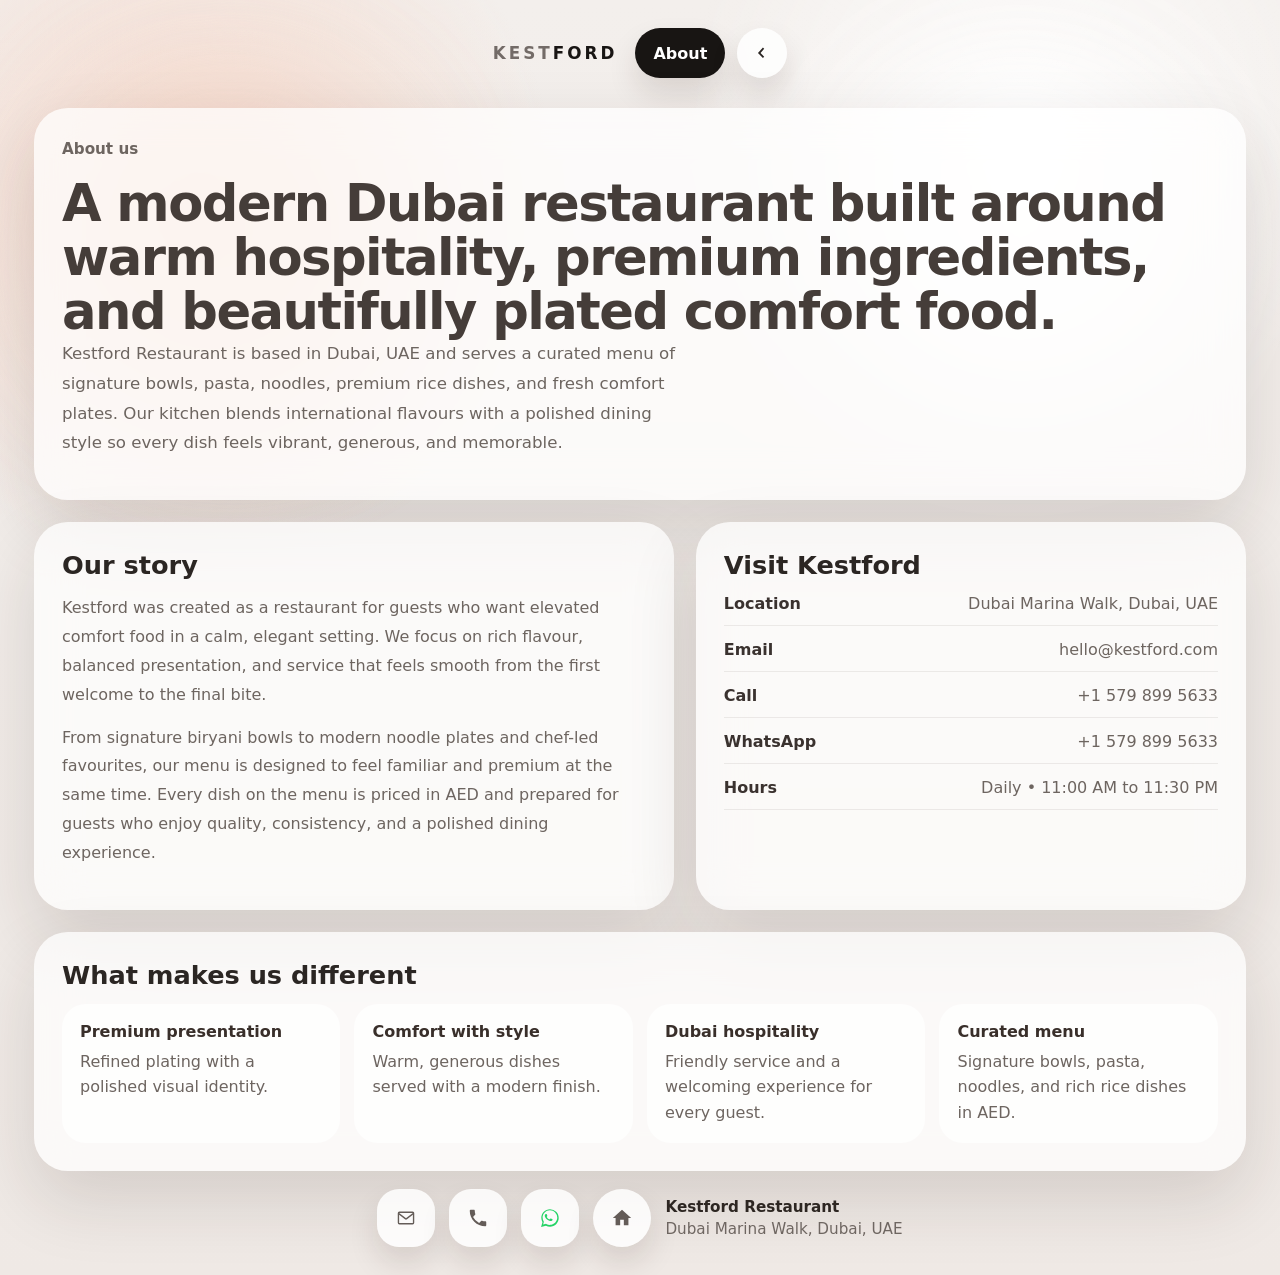
==== about/index.html @ b84ca765 "Add files via upload" ====
<!doctype html>
<html lang="en">
  <head>
    <meta charset="UTF-8" />
    <meta name="viewport" content="width=device-width, initial-scale=1.0" />
    <title>About Kestford</title>
    <meta name="description" content="About Kestford Restaurant in Dubai, UAE." />
    <link rel="icon" type="image/svg+xml" href="../assets/favicon.svg" />
    <link rel="stylesheet" href="../styles.css" />
  </head>
  <body>
    <div class="page-shell about-shell">
      <div class="bg-orb orb-left"></div>
      <div class="bg-orb orb-right"></div>

      <header class="topbar">
        <a class="brand" href="../">KEST<span>FORD</span></a>
        <div class="top-actions">
          <a class="icon-btn text-pill active-pill" href="./" aria-label="About us">About</a>
          <a class="icon-btn" href="../" aria-label="Back home">
            <svg viewBox="0 0 24 24" aria-hidden="true"><path d="m14.41 7.41-1.41-1.41L7.59 12 13 17.41l1.41-1.41L10.41 12z"/></svg>
          </a>
        </div>
      </header>

      <main class="about-page">
        <section class="about-hero card-panel">
          <p class="eyebrow">About us</p>
          <h1 class="about-title">A modern Dubai restaurant built around warm hospitality, premium ingredients, and beautifully plated comfort food.</h1>
          <p class="hero-description">
            Kestford Restaurant is based in Dubai, UAE and serves a curated menu of signature bowls, pasta, noodles, premium rice dishes, and fresh comfort plates. Our kitchen blends international flavours with a polished dining style so every dish feels vibrant, generous, and memorable.
          </p>
        </section>

        <section class="about-grid">
          <article class="card-panel">
            <h2>Our story</h2>
            <p>
              Kestford was created as a restaurant for guests who want elevated comfort food in a calm, elegant setting. We focus on rich flavour, balanced presentation, and service that feels smooth from the first welcome to the final bite.
            </p>
            <p>
              From signature biryani bowls to modern noodle plates and chef-led favourites, our menu is designed to feel familiar and premium at the same time. Every dish on the menu is priced in AED and prepared for guests who enjoy quality, consistency, and a polished dining experience.
            </p>
          </article>

          <article class="card-panel">
            <h2>Visit Kestford</h2>
            <ul class="detail-list">
              <li><strong>Location</strong><span>Dubai Marina Walk, Dubai, UAE</span></li>
              <li><strong>Email</strong><span>hello@kestford.com</span></li>
              <li><strong>Call</strong><span>+1 579 899 5633</span></li>
              <li><strong>WhatsApp</strong><span>+1 579 899 5633</span></li>
              <li><strong>Hours</strong><span>Daily • 11:00 AM to 11:30 PM</span></li>
            </ul>
          </article>

          <article class="card-panel wide-panel">
            <h2>What makes us different</h2>
            <div class="feature-grid">
              <div class="feature-box"><strong>Premium presentation</strong><span>Refined plating with a polished visual identity.</span></div>
              <div class="feature-box"><strong>Comfort with style</strong><span>Warm, generous dishes served with a modern finish.</span></div>
              <div class="feature-box"><strong>Dubai hospitality</strong><span>Friendly service and a welcoming experience for every guest.</span></div>
              <div class="feature-box"><strong>Curated menu</strong><span>Signature bowls, pasta, noodles, and rich rice dishes in AED.</span></div>
            </div>
          </article>
        </section>
      </main>

      <footer class="dock contact-dock">
        <a class="dock-btn" href="mailto:hello@kestford.com" aria-label="Email Kestford">
          <svg viewBox="0 0 24 24" aria-hidden="true"><path d="M3 6.75A1.75 1.75 0 0 1 4.75 5h14.5C20.22 5 21 5.78 21 6.75v10.5A1.75 1.75 0 0 1 19.25 19H4.75A1.75 1.75 0 0 1 3 17.25V6.75Zm1.75-.25a.25.25 0 0 0-.18.08l7.18 5.42a.44.44 0 0 0 .5 0l7.18-5.42a.25.25 0 0 0-.18-.08H4.75Zm14.75 2.06-6.35 4.79a1.94 1.94 0 0 1-2.3 0L4.5 8.56v8.69c0 .14.11.25.25.25h14.5c.14 0 .25-.11.25-.25V8.56Z"/></svg>
        </a>
        <a class="dock-btn" href="tel:+15798995633" aria-label="Call Kestford">
          <svg viewBox="0 0 24 24" aria-hidden="true"><path d="M6.62 10.79a15.46 15.46 0 0 0 6.59 6.59l2.2-2.2c.27-.27.67-.36 1.02-.24 1.12.37 2.33.57 3.57.57.55 0 1 .45 1 1V20a1 1 0 0 1-1 1C10.61 21 3 13.39 3 4a1 1 0 0 1 1-1h3.49c.55 0 1 .45 1 1 0 1.24.2 2.45.57 3.57.11.35.03.74-.25 1.02l-2.19 2.2Z"/></svg>
        </a>
        <a class="dock-btn whatsapp-btn" href="https://wa.me/15798995633" target="_blank" rel="noopener noreferrer" aria-label="WhatsApp Kestford">
          <svg viewBox="0 0 32 32" aria-hidden="true"><path d="M19.11 17.56c-.28-.14-1.64-.81-1.9-.91-.25-.09-.44-.14-.62.14s-.72.91-.88 1.09c-.16.19-.32.21-.6.07a7.66 7.66 0 0 1-2.25-1.39 8.49 8.49 0 0 1-1.57-1.96c-.16-.28-.02-.43.12-.57.13-.13.28-.33.42-.49.14-.16.19-.28.28-.46.09-.19.05-.35-.02-.49-.07-.14-.62-1.5-.85-2.05-.22-.53-.45-.46-.62-.47h-.53c-.19 0-.49.07-.74.35s-.97.95-.97 2.32.99 2.69 1.13 2.88c.14.19 1.95 2.97 4.72 4.17.66.29 1.18.46 1.59.59.67.21 1.29.18 1.78.11.54-.08 1.64-.67 1.87-1.32.23-.65.23-1.21.16-1.32-.07-.12-.26-.19-.54-.33Z" fill="currentColor"/><path d="M16.02 3.2C9.03 3.2 3.36 8.84 3.36 15.81c0 2.23.58 4.4 1.69 6.32L3 29l7.08-1.86a12.83 12.83 0 0 0 5.94 1.46h.01c6.98 0 12.65-5.64 12.65-12.61 0-3.38-1.32-6.56-3.71-8.95A12.6 12.6 0 0 0 16.02 3.2Zm0 22.87h-.01a10.67 10.67 0 0 1-5.43-1.48l-.39-.23-4.2 1.1 1.12-4.09-.25-.42a10.5 10.5 0 0 1-1.61-5.55c0-5.83 4.77-10.58 10.66-10.58 2.85 0 5.52 1.1 7.52 3.1a10.48 10.48 0 0 1 3.12 7.48c0 5.83-4.79 10.58-10.68 10.58Z" fill="currentColor"/></svg>
        </a>
        <a class="dock-btn profile" href="../" aria-label="Home">
          <svg viewBox="0 0 24 24" aria-hidden="true"><path d="M10 20v-6h4v6h5v-8h3L12 3 2 12h3v8z"/></svg>
        </a>
        <div class="dock-copy">
          <strong>Kestford Restaurant</strong>
          <span>Dubai Marina Walk, Dubai, UAE</span>
        </div>
      </footer>
    </div>
  </body>
</html>
---- styles.css ----
:root {
  --bg: #f0ebe7;
  --card: rgba(255, 255, 255, 0.72);
  --white: #ffffff;
  --text: #2b2623;
  --muted: #7e7672;
  --shadow-lg: 0 28px 70px rgba(46, 28, 18, 0.14);
  --shadow-md: 0 16px 30px rgba(46, 28, 18, 0.12);
  --radius-xl: 34px;
  --radius-lg: 26px;
  --whatsapp: #25d366;
}

* { box-sizing: border-box; }
html, body {
  margin: 0;
  min-height: 100%;
  background: var(--bg);
  color: var(--text);
  font-family: Inter, ui-sans-serif, system-ui, -apple-system, BlinkMacSystemFont, "Segoe UI", sans-serif;
}
button, input, textarea, select { font: inherit; }
button { border: 0; cursor: pointer; }
a { color: inherit; text-decoration: none; }
img { display: block; max-width: 100%; }

.page-shell {
  position: relative;
  overflow: hidden;
  min-height: 100vh;
  padding: 28px clamp(16px, 3vw, 34px) 28px;
  background:
    radial-gradient(circle at 15% 16%, rgba(245, 215, 202, 0.95), transparent 24%),
    radial-gradient(circle at 80% 10%, rgba(255, 255, 255, 0.92), transparent 22%),
    linear-gradient(180deg, #f3efec 0%, #efe9e5 100%);
}

.about-shell {
  display: flex;
  flex-direction: column;
}

.bg-orb {
  position: absolute;
  border-radius: 999px;
  filter: blur(80px);
  opacity: 0.85;
  pointer-events: none;
}
.orb-left {
  top: 110px;
  left: 90px;
  width: 280px;
  height: 280px;
  background: rgba(246, 214, 197, 0.8);
}
.orb-right {
  top: 90px;
  right: 110px;
  width: 300px;
  height: 300px;
  background: rgba(255, 255, 255, 0.86);
}
.topbar, .hero-grid, .dock, .about-page { position: relative; z-index: 2; }

.topbar {
  display: flex;
  align-items: center;
  justify-content: space-between;
  gap: 18px;
  margin: 0 auto;
  max-width: 1340px;
}

.brand {
  font-size: 1.05rem;
  font-weight: 700;
  letter-spacing: 0.18em;
  color: #736b67;
}
.brand span { color: #181513; }
.top-actions {
  display: flex;
  align-items: center;
  gap: 12px;
}

.icon-btn,
.nav-btn,
.dock-btn,
.round-muted,
.heart-btn {
  display: inline-flex;
  align-items: center;
  justify-content: center;
  background: rgba(255, 255, 255, 0.84);
  border-radius: 999px;
  box-shadow: var(--shadow-md);
  transition: transform 180ms ease, background 180ms ease, box-shadow 180ms ease;
}

.icon-btn:hover,
.nav-btn:hover,
.dock-btn:hover,
.round-muted:hover,
.heart-btn:hover,
.primary-btn:hover,
.secondary-btn:hover,
.thumb-card:hover {
  transform: translateY(-2px) scale(1.02);
}

.icon-btn,
.nav-btn,
.round-muted,
.heart-btn {
  width: 50px;
  height: 50px;
}

.text-pill {
  width: auto;
  padding: 0 18px;
  font-weight: 700;
  color: #4b433f;
}
.active-pill {
  background: #181513;
  color: #fff;
}

.icon-btn svg,
.nav-btn svg,
.dock-btn svg,
.round-muted svg,
.heart-btn svg,
.primary-btn svg,
.secondary-btn svg {
  width: 22px;
  height: 22px;
  fill: currentColor;
}

.hero-grid {
  display: grid;
  grid-template-columns: 1.02fr 1.15fr 0.72fr;
  gap: clamp(24px, 2.8vw, 40px);
  align-items: center;
  max-width: 1340px;
  min-height: calc(100vh - 170px);
  margin: 0 auto;
  padding-top: 18px;
}

.dish-stage {
  position: relative;
  min-height: 640px;
  display: flex;
  align-items: center;
  justify-content: center;
  overflow: visible;
  touch-action: pan-y;
}

.swipe-hint {
  position: absolute;
  top: 8px;
  left: 50%;
  transform: translateX(-50%);
  z-index: 3;
  padding: 8px 14px;
  border-radius: 999px;
  background: rgba(255,255,255,0.75);
  color: #6b635e;
  font-size: 0.8rem;
  box-shadow: var(--shadow-md);
}
.mobile-only { display: none; }

.dish-layer {
  position: absolute;
  width: min(31vw, 470px);
  display: flex;
  align-items: center;
  justify-content: center;
  transform-origin: 50% 54%;
  will-change: transform, opacity;
}

.dish-layer img {
  width: 100%;
  height: auto;
  object-fit: contain;
  filter: drop-shadow(0 30px 28px rgba(38, 20, 10, 0.15));
}

.dish-layer.incoming {
  opacity: 0;
  pointer-events: none;
}

.dish-layer.animate-in-right { animation: dishInFromRight 720ms cubic-bezier(0.18, 0.86, 0.22, 1) forwards; }
.dish-layer.animate-in-left { animation: dishInFromLeft 720ms cubic-bezier(0.18, 0.86, 0.22, 1) forwards; }
.dish-layer.animate-out-left { animation: dishOutToLeft 720ms cubic-bezier(0.4, 0.08, 0.3, 1) forwards; }
.dish-layer.animate-out-right { animation: dishOutToRight 720ms cubic-bezier(0.4, 0.08, 0.3, 1) forwards; }

@keyframes dishInFromRight {
  0% { opacity: 0; transform: translate(120px, 0) scale(0.92); }
  35% { opacity: 1; }
  100% { opacity: 1; transform: translate(0, 0) scale(1); }
}
@keyframes dishInFromLeft {
  0% { opacity: 0; transform: translate(-120px, 0) scale(0.92); }
  35% { opacity: 1; }
  100% { opacity: 1; transform: translate(0, 0) scale(1); }
}
@keyframes dishOutToLeft {
  0% { opacity: 1; transform: translate(0, 0) scale(1); }
  100% { opacity: 0; transform: translate(-120px, 0) scale(0.92); }
}
@keyframes dishOutToRight {
  0% { opacity: 1; transform: translate(0, 0) scale(1); }
  100% { opacity: 0; transform: translate(120px, 0) scale(0.92); }
}

.hero-copy {
  display: flex;
  flex-direction: column;
  gap: 24px;
}
.eyebrow {
  margin: 0;
  font-size: 0.95rem;
  font-weight: 600;
  color: var(--muted);
}
.dish-title {
  margin: 0;
  display: flex;
  flex-direction: column;
  text-transform: uppercase;
  line-height: 0.9;
  letter-spacing: -0.04em;
}
.dish-title span {
  font-size: clamp(3.3rem, 6.8vw, 6rem);
  font-weight: 300;
  color: #8d8581;
}
.dish-title strong {
  font-size: clamp(3.5rem, 7vw, 6.4rem);
  font-weight: 900;
  color: #4f4641;
}
.hero-description {
  max-width: 630px;
  margin: 0;
  font-size: 1.04rem;
  line-height: 1.8;
  color: #6f6661;
}
.meta-row {
  display: flex;
  flex-wrap: wrap;
  gap: 12px;
}
.meta-pill {
  padding: 11px 16px;
  border-radius: 999px;
  background: rgba(255, 255, 255, 0.76);
  color: #564d48;
  border: 1px solid rgba(255,255,255,.85);
  box-shadow: 0 12px 24px rgba(67, 44, 28, 0.06);
  font-size: 0.92rem;
  font-weight: 700;
}
.tag-row {
  display: flex;
  flex-wrap: wrap;
  gap: 12px;
}
.tag-pill {
  padding: 12px 18px;
  border-radius: 999px;
  background: rgba(255, 255, 255, 0.7);
  border: 1px solid rgba(255, 255, 255, 0.85);
  color: #655d58;
  box-shadow: 0 12px 24px rgba(67, 44, 28, 0.06);
  font-size: 0.94rem;
}
.cta-row, .slider-row, .social-row {
  display: flex;
  align-items: center;
  gap: 14px;
}
.primary-btn, .secondary-btn {
  display: inline-flex;
  align-items: center;
  gap: 10px;
  padding: 15px 22px;
  border-radius: 999px;
  box-shadow: var(--shadow-md);
  transition: transform 180ms ease, box-shadow 180ms ease;
}
.primary-btn {
  color: var(--white);
  background: #181513;
}
.secondary-btn {
  color: #181513;
  background: rgba(255, 255, 255, 0.95);
}
.thumb-strip {
  flex: 1;
  display: flex;
  gap: 12px;
  overflow-x: auto;
  padding: 8px;
  border-radius: 30px;
  background: rgba(255, 255, 255, 0.28);
  backdrop-filter: blur(18px);
  scrollbar-width: none;
  scroll-behavior: smooth;
}
.thumb-strip::-webkit-scrollbar { display: none; }
.thumb-card {
  min-width: 120px;
  padding: 12px 10px;
  border-radius: 28px;
  background: transparent;
  transition: transform 180ms ease, background 180ms ease, box-shadow 180ms ease;
}
.thumb-card.active {
  background: rgba(255, 255, 255, 0.94);
  box-shadow: var(--shadow-md);
}
.thumb-card img {
  width: 64px;
  height: 64px;
  margin: 0 auto 10px;
  object-fit: contain;
  filter: drop-shadow(0 10px 12px rgba(46, 28, 18, 0.14));
}
.thumb-card span,
.thumb-card strong,
.thumb-card small {
  display: block;
  text-align: center;
  line-height: 1.25;
}
.thumb-card span { color: #6f6661; font-size: 0.76rem; }
.thumb-card strong { color: #504843; font-size: 0.76rem; }
.thumb-card small { color: #a06c2f; font-size: 0.74rem; margin-top: 4px; font-weight: 700; }

.info-card {
  padding: 22px;
  border-radius: var(--radius-xl);
  background: var(--card);
  box-shadow: var(--shadow-lg);
  backdrop-filter: blur(22px);
}
.info-tabs {
  display: flex;
  align-items: center;
  justify-content: space-between;
  gap: 10px;
  margin-bottom: 18px;
}
.tab {
  padding: 11px 16px;
  border-radius: 999px;
  background: transparent;
  color: #88807b;
  font-weight: 600;
}
.tab.active { background: #181513; color: var(--white); }
.score-row {
  display: flex;
  align-items: center;
  justify-content: space-between;
  gap: 16px;
  margin-bottom: 16px;
}
.score-pill {
  width: 84px;
  height: 84px;
  border-radius: 28px;
  display: flex;
  align-items: center;
  justify-content: center;
  background: linear-gradient(180deg, #ffd6df 0%, #f3bec8 100%);
  font-size: 2rem;
  font-weight: 900;
  color: #1d1714;
  box-shadow: inset 0 1px 1px rgba(255, 255, 255, 0.6);
}
.heart-btn { color: #7a6a6a; }
.info-card h2 { margin: 0; font-size: 1.7rem; }
.info-text {
  margin: 12px 0 0;
  font-size: 0.98rem;
  line-height: 1.75;
  color: #6e6661;
}
.stats-grid {
  display: grid;
  grid-template-columns: repeat(2, minmax(0, 1fr));
  gap: 12px;
  margin-top: 20px;
}
.stat-box {
  padding: 14px 15px;
  border-radius: 22px;
  background: rgba(255, 255, 255, 0.7);
}
.stat-box span {
  display: block;
  color: #958d87;
  font-size: 0.82rem;
  margin-bottom: 4px;
}
.stat-box strong { font-size: 1.04rem; }
.social-row {
  margin-top: 18px;
  padding-top: 18px;
  border-top: 1px solid rgba(117, 107, 101, 0.18);
}
.round-muted {
  width: 46px;
  height: 46px;
  color: #655d59;
  background: rgba(243, 242, 240, 0.9);
}
.social-caption { color: #7d746f; font-size: 0.95rem; }

.dock {
  max-width: 1340px;
  margin: 10px auto 0;
  display: flex;
  align-items: center;
  gap: 14px;
}
.contact-dock {
  flex-wrap: wrap;
  padding-top: 8px;
}
.dock-btn {
  width: 58px;
  height: 58px;
  border-radius: 22px;
  color: #645c58;
}
.dock-btn.profile { border-radius: 999px; }
.whatsapp-btn { color: var(--whatsapp); }
.dock-copy {
  display: flex;
  flex-direction: column;
  gap: 4px;
  color: #6e6661;
  font-size: 0.95rem;
}
.dock-copy strong { color: #2d2622; }

.fade-swap { animation: textSwap 320ms ease; }
@keyframes textSwap {
  0% { opacity: 0.35; transform: translateY(10px); }
  100% { opacity: 1; transform: translateY(0); }
}

.about-page {
  max-width: 1340px;
  margin: 0 auto;
  padding-top: 30px;
  display: flex;
  flex-direction: column;
  gap: 22px;
  min-height: calc(100vh - 170px);
}
.card-panel {
  padding: 28px;
  border-radius: var(--radius-xl);
  background: var(--card);
  box-shadow: var(--shadow-lg);
  backdrop-filter: blur(22px);
}
.about-title {
  margin: 0;
  font-size: clamp(2.2rem, 4vw, 4.2rem);
  line-height: 1.05;
  letter-spacing: -0.03em;
  color: #453d39;
}
.about-grid {
  display: grid;
  grid-template-columns: 1fr 0.86fr;
  gap: 22px;
}
.wide-panel {
  grid-column: 1 / -1;
}
.card-panel h2 {
  margin: 0 0 14px;
  font-size: 1.6rem;
}
.card-panel p {
  margin: 0 0 14px;
  color: #6d6560;
  line-height: 1.8;
}
.detail-list {
  list-style: none;
  margin: 0;
  padding: 0;
  display: grid;
  gap: 14px;
}
.detail-list li {
  display: flex;
  justify-content: space-between;
  gap: 14px;
  padding-bottom: 12px;
  border-bottom: 1px solid rgba(117, 107, 101, 0.12);
}
.detail-list strong { color: #3a322f; }
.detail-list span { color: #6d6560; text-align: right; }
.feature-grid {
  display: grid;
  grid-template-columns: repeat(4, minmax(0, 1fr));
  gap: 14px;
}
.feature-box {
  padding: 18px;
  border-radius: 24px;
  background: rgba(255,255,255,0.72);
}
.feature-box strong, .feature-box span { display: block; }
.feature-box strong { margin-bottom: 8px; color: #392f2a; }
.feature-box span { color: #6d6560; line-height: 1.6; }

@media (max-width: 1140px) {
  .hero-grid { grid-template-columns: 1fr; padding-bottom: 24px; min-height: auto; }
  .dish-stage { min-height: 430px; }
  .dish-layer { width: min(72vw, 430px); }
  .info-card { max-width: 560px; }
  .about-grid { grid-template-columns: 1fr; }
  .feature-grid { grid-template-columns: repeat(2, minmax(0, 1fr)); }
}

@media (max-width: 720px) {
  .page-shell { padding: 18px 14px 22px; }
  .topbar { margin-bottom: 6px; }
  .brand { font-size: 0.96rem; letter-spacing: 0.14em; }
  .top-actions { gap: 8px; }
  .icon-btn, .nav-btn, .round-muted, .heart-btn { width: 44px; height: 44px; }
  .text-pill { padding: 0 14px; font-size: 0.92rem; }
  .dish-stage { min-height: 330px; }
  .dish-layer { width: min(80vw, 320px); }
  .mobile-only { display: inline-flex; }
  .cta-row, .slider-row, .contact-dock { flex-wrap: wrap; }
  .thumb-strip { min-width: 100%; order: 3; }
  .hero-copy { gap: 18px; }
  .hero-description { font-size: 0.95rem; line-height: 1.7; }
  .info-card { padding: 18px; }
  .score-pill { width: 76px; height: 76px; font-size: 1.75rem; }
  .stats-grid { grid-template-columns: 1fr 1fr; }
  .social-row { align-items: flex-start; flex-wrap: wrap; }
  .dock-btn { width: 52px; height: 52px; }
  .dock-copy { width: 100%; }
  .card-panel { padding: 22px; }
  .detail-list li { flex-direction: column; }
  .detail-list span { text-align: left; }
  .feature-grid { grid-template-columns: 1fr; }
}
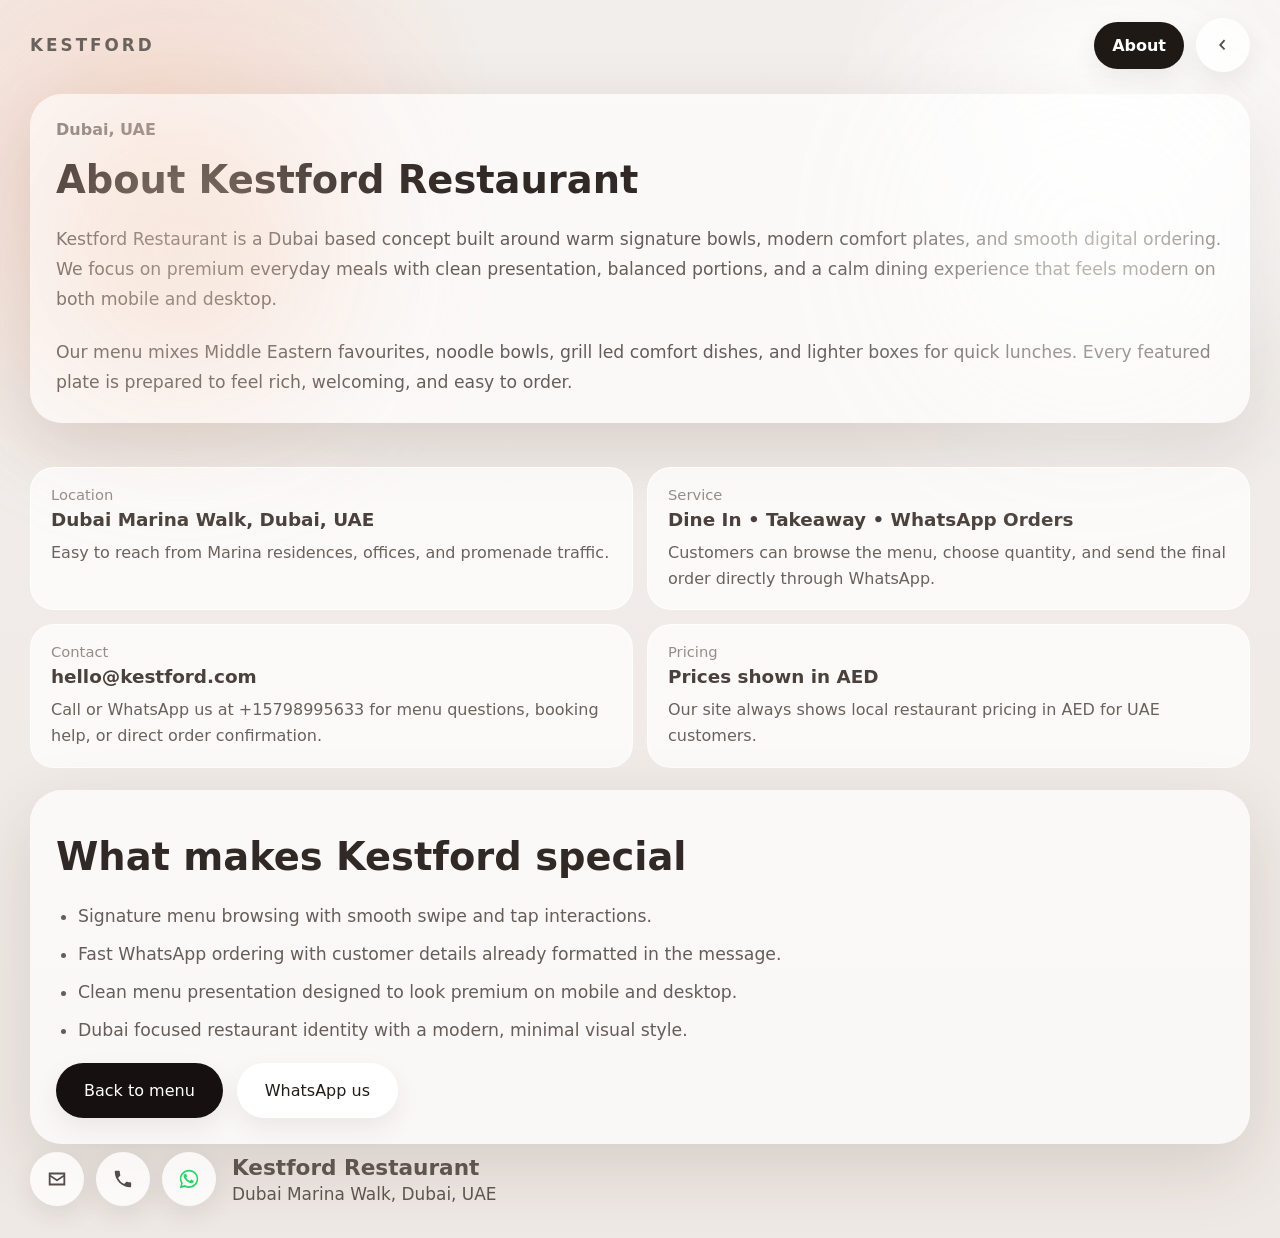
==== commit 7b634244: "Add files via upload" ====
--- a/about/index.html
+++ b/about/index.html
@@ -3,86 +3,57 @@
   <head>
     <meta charset="UTF-8" />
     <meta name="viewport" content="width=device-width, initial-scale=1.0" />
-    <title>About Kestford</title>
-    <meta name="description" content="About Kestford Restaurant in Dubai, UAE." />
+    <title>About Kestford Restaurant</title>
+    <meta name="description" content="About Kestford Restaurant in Dubai Marina, UAE." />
     <link rel="icon" type="image/svg+xml" href="../assets/favicon.svg" />
+    <link rel="icon" type="image/png" href="../assets/favicon.png" />
     <link rel="stylesheet" href="../styles.css" />
   </head>
   <body>
     <div class="page-shell about-shell">
       <div class="bg-orb orb-left"></div>
       <div class="bg-orb orb-right"></div>
-
-      <header class="topbar">
-        <a class="brand" href="../">KEST<span>FORD</span></a>
-        <div class="top-actions">
-          <a class="icon-btn text-pill active-pill" href="./" aria-label="About us">About</a>
-          <a class="icon-btn" href="../" aria-label="Back home">
-            <svg viewBox="0 0 24 24" aria-hidden="true"><path d="m14.41 7.41-1.41-1.41L7.59 12 13 17.41l1.41-1.41L10.41 12z"/></svg>
-          </a>
-        </div>
+      <header class="topbar page-width">
+        <a class="brand" href="../">KESTFORD</a>
+        <nav class="top-actions" aria-label="Main navigation">
+          <a class="chip-link active" href="./">About</a>
+          <a class="icon-btn" href="../" aria-label="Back to menu" title="Back to menu"><svg viewBox="0 0 24 24" aria-hidden="true"><path d="m14.41 7.41-1.41-1.41L7.59 12 13 17.41l1.41-1.41L10.41 12z"/></svg></a>
+        </nav>
       </header>
-
-      <main class="about-page">
-        <section class="about-hero card-panel">
-          <p class="eyebrow">About us</p>
-          <h1 class="about-title">A modern Dubai restaurant built around warm hospitality, premium ingredients, and beautifully plated comfort food.</h1>
-          <p class="hero-description">
-            Kestford Restaurant is based in Dubai, UAE and serves a curated menu of signature bowls, pasta, noodles, premium rice dishes, and fresh comfort plates. Our kitchen blends international flavours with a polished dining style so every dish feels vibrant, generous, and memorable.
-          </p>
+      <main class="page-width about-layout">
+        <section class="about-hero-card">
+          <p class="eyebrow">Dubai, UAE</p>
+          <h1 class="about-title">About Kestford Restaurant</h1>
+          <p class="about-copy">Kestford Restaurant is a Dubai based concept built around warm signature bowls, modern comfort plates, and smooth digital ordering. We focus on premium everyday meals with clean presentation, balanced portions, and a calm dining experience that feels modern on both mobile and desktop.</p>
+          <p class="about-copy">Our menu mixes Middle Eastern favourites, noodle bowls, grill led comfort dishes, and lighter boxes for quick lunches. Every featured plate is prepared to feel rich, welcoming, and easy to order.</p>
         </section>
-
         <section class="about-grid">
-          <article class="card-panel">
-            <h2>Our story</h2>
-            <p>
-              Kestford was created as a restaurant for guests who want elevated comfort food in a calm, elegant setting. We focus on rich flavour, balanced presentation, and service that feels smooth from the first welcome to the final bite.
-            </p>
-            <p>
-              From signature biryani bowls to modern noodle plates and chef-led favourites, our menu is designed to feel familiar and premium at the same time. Every dish on the menu is priced in AED and prepared for guests who enjoy quality, consistency, and a polished dining experience.
-            </p>
-          </article>
-
-          <article class="card-panel">
-            <h2>Visit Kestford</h2>
-            <ul class="detail-list">
-              <li><strong>Location</strong><span>Dubai Marina Walk, Dubai, UAE</span></li>
-              <li><strong>Email</strong><span>hello@kestford.com</span></li>
-              <li><strong>Call</strong><span>+1 579 899 5633</span></li>
-              <li><strong>WhatsApp</strong><span>+1 579 899 5633</span></li>
-              <li><strong>Hours</strong><span>Daily • 11:00 AM to 11:30 PM</span></li>
-            </ul>
-          </article>
-
-          <article class="card-panel wide-panel">
-            <h2>What makes us different</h2>
-            <div class="feature-grid">
-              <div class="feature-box"><strong>Premium presentation</strong><span>Refined plating with a polished visual identity.</span></div>
-              <div class="feature-box"><strong>Comfort with style</strong><span>Warm, generous dishes served with a modern finish.</span></div>
-              <div class="feature-box"><strong>Dubai hospitality</strong><span>Friendly service and a welcoming experience for every guest.</span></div>
-              <div class="feature-box"><strong>Curated menu</strong><span>Signature bowls, pasta, noodles, and rich rice dishes in AED.</span></div>
-            </div>
-          </article>
+          <article class="about-box"><span>Location</span><strong>Dubai Marina Walk, Dubai, UAE</strong><p>Easy to reach from Marina residences, offices, and promenade traffic.</p></article>
+          <article class="about-box"><span>Service</span><strong>Dine In • Takeaway • WhatsApp Orders</strong><p>Customers can browse the menu, choose quantity, and send the final order directly through WhatsApp.</p></article>
+          <article class="about-box"><span>Contact</span><strong>hello@kestford.com</strong><p>Call or WhatsApp us at +15798995633 for menu questions, booking help, or direct order confirmation.</p></article>
+          <article class="about-box"><span>Pricing</span><strong>Prices shown in AED</strong><p>Our site always shows local restaurant pricing in AED for UAE customers.</p></article>
+        </section>
+        <section class="about-hero-card compact">
+          <h2 class="about-subtitle">What makes Kestford special</h2>
+          <ul class="about-list">
+            <li>Signature menu browsing with smooth swipe and tap interactions.</li>
+            <li>Fast WhatsApp ordering with customer details already formatted in the message.</li>
+            <li>Clean menu presentation designed to look premium on mobile and desktop.</li>
+            <li>Dubai focused restaurant identity with a modern, minimal visual style.</li>
+          </ul>
+          <div class="cta-row">
+            <a class="primary-btn" href="../">Back to menu</a>
+            <a class="secondary-btn" href="https://wa.me/15798995633?text=Hello%20Kestford%20Restaurant." target="_blank" rel="noopener noreferrer">WhatsApp us</a>
+          </div>
         </section>
       </main>
-
-      <footer class="dock contact-dock">
-        <a class="dock-btn" href="mailto:hello@kestford.com" aria-label="Email Kestford">
-          <svg viewBox="0 0 24 24" aria-hidden="true"><path d="M3 6.75A1.75 1.75 0 0 1 4.75 5h14.5C20.22 5 21 5.78 21 6.75v10.5A1.75 1.75 0 0 1 19.25 19H4.75A1.75 1.75 0 0 1 3 17.25V6.75Zm1.75-.25a.25.25 0 0 0-.18.08l7.18 5.42a.44.44 0 0 0 .5 0l7.18-5.42a.25.25 0 0 0-.18-.08H4.75Zm14.75 2.06-6.35 4.79a1.94 1.94 0 0 1-2.3 0L4.5 8.56v8.69c0 .14.11.25.25.25h14.5c.14 0 .25-.11.25-.25V8.56Z"/></svg>
-        </a>
-        <a class="dock-btn" href="tel:+15798995633" aria-label="Call Kestford">
-          <svg viewBox="0 0 24 24" aria-hidden="true"><path d="M6.62 10.79a15.46 15.46 0 0 0 6.59 6.59l2.2-2.2c.27-.27.67-.36 1.02-.24 1.12.37 2.33.57 3.57.57.55 0 1 .45 1 1V20a1 1 0 0 1-1 1C10.61 21 3 13.39 3 4a1 1 0 0 1 1-1h3.49c.55 0 1 .45 1 1 0 1.24.2 2.45.57 3.57.11.35.03.74-.25 1.02l-2.19 2.2Z"/></svg>
-        </a>
-        <a class="dock-btn whatsapp-btn" href="https://wa.me/15798995633" target="_blank" rel="noopener noreferrer" aria-label="WhatsApp Kestford">
-          <svg viewBox="0 0 32 32" aria-hidden="true"><path d="M19.11 17.56c-.28-.14-1.64-.81-1.9-.91-.25-.09-.44-.14-.62.14s-.72.91-.88 1.09c-.16.19-.32.21-.6.07a7.66 7.66 0 0 1-2.25-1.39 8.49 8.49 0 0 1-1.57-1.96c-.16-.28-.02-.43.12-.57.13-.13.28-.33.42-.49.14-.16.19-.28.28-.46.09-.19.05-.35-.02-.49-.07-.14-.62-1.5-.85-2.05-.22-.53-.45-.46-.62-.47h-.53c-.19 0-.49.07-.74.35s-.97.95-.97 2.32.99 2.69 1.13 2.88c.14.19 1.95 2.97 4.72 4.17.66.29 1.18.46 1.59.59.67.21 1.29.18 1.78.11.54-.08 1.64-.67 1.87-1.32.23-.65.23-1.21.16-1.32-.07-.12-.26-.19-.54-.33Z" fill="currentColor"/><path d="M16.02 3.2C9.03 3.2 3.36 8.84 3.36 15.81c0 2.23.58 4.4 1.69 6.32L3 29l7.08-1.86a12.83 12.83 0 0 0 5.94 1.46h.01c6.98 0 12.65-5.64 12.65-12.61 0-3.38-1.32-6.56-3.71-8.95A12.6 12.6 0 0 0 16.02 3.2Zm0 22.87h-.01a10.67 10.67 0 0 1-5.43-1.48l-.39-.23-4.2 1.1 1.12-4.09-.25-.42a10.5 10.5 0 0 1-1.61-5.55c0-5.83 4.77-10.58 10.66-10.58 2.85 0 5.52 1.1 7.52 3.1a10.48 10.48 0 0 1 3.12 7.48c0 5.83-4.79 10.58-10.68 10.58Z" fill="currentColor"/></svg>
-        </a>
-        <a class="dock-btn profile" href="../" aria-label="Home">
-          <svg viewBox="0 0 24 24" aria-hidden="true"><path d="M10 20v-6h4v6h5v-8h3L12 3 2 12h3v8z"/></svg>
-        </a>
-        <div class="dock-copy">
-          <strong>Kestford Restaurant</strong>
-          <span>Dubai Marina Walk, Dubai, UAE</span>
+      <footer class="contact-footer page-width about-footer">
+        <div class="footer-icons">
+          <a class="footer-icon" href="mailto:hello@kestford.com" aria-label="Email Kestford" title="Email"><svg viewBox="0 0 24 24" aria-hidden="true"><path d="M3 5h18v14H3V5Zm2 2v.5l7 4.67 7-4.67V7H5Zm14 10v-7.1l-6.45 4.3a1 1 0 0 1-1.1 0L5 9.9V17h14Z"/></svg></a>
+          <a class="footer-icon" href="tel:+15798995633" aria-label="Call Kestford" title="Call"><svg viewBox="0 0 24 24" aria-hidden="true"><path d="M6.62 10.79a15.05 15.05 0 0 0 6.59 6.59l2.2-2.2a1 1 0 0 1 1.01-.24c1.1.37 2.28.57 3.49.57a1 1 0 0 1 1 1V20a1 1 0 0 1-1 1C10.85 21 3 13.15 3 4a1 1 0 0 1 1-1h3.49a1 1 0 0 1 1 1c0 1.21.2 2.39.57 3.49a1 1 0 0 1-.24 1.01l-2.2 2.29Z"/></svg></a>
+          <a class="footer-icon whatsapp-ring" href="https://wa.me/15798995633?text=Hello%20Kestford%20Restaurant." target="_blank" rel="noopener noreferrer" aria-label="WhatsApp Kestford" title="WhatsApp"><svg viewBox="0 0 24 24" aria-hidden="true"><path d="M16.6 13.58c-.27-.14-1.6-.79-1.85-.88-.25-.09-.43-.14-.61.14-.18.27-.7.88-.86 1.06-.16.18-.31.2-.58.07-.27-.14-1.13-.42-2.16-1.34-.8-.71-1.34-1.59-1.49-1.86-.16-.27-.02-.41.12-.55.12-.12.27-.31.41-.47.14-.16.18-.27.27-.45.09-.18.05-.34-.02-.47-.07-.14-.61-1.47-.84-2.01-.22-.53-.44-.46-.61-.47h-.52c-.18 0-.47.07-.72.34-.25.27-.95.93-.95 2.27s.97 2.64 1.11 2.82c.14.18 1.9 2.9 4.6 4.06.64.28 1.14.45 1.53.58.64.2 1.22.17 1.68.1.51-.08 1.6-.65 1.83-1.28.23-.63.23-1.18.16-1.28-.06-.1-.24-.16-.5-.3Z"/><path d="M12.04 2C6.5 2 2 6.39 2 11.81c0 1.75.48 3.45 1.39 4.95L2 22l5.42-1.35a10.2 10.2 0 0 0 4.62 1.1h.01C17.59 21.75 22 17.36 22 11.94 22 6.52 17.58 2.12 12.04 2Zm0 17.92h-.01a8.3 8.3 0 0 1-4.23-1.16l-.3-.18-3.22.8.86-3.13-.2-.32a8.04 8.04 0 0 1-1.25-4.12c0-4.42 3.7-8.02 8.34-8.02 4.58 0 8.31 3.56 8.34 7.96 0 4.43-3.72 8.03-8.33 8.03Z"/></svg></a>
         </div>
+        <div class="footer-copy"><strong>Kestford Restaurant</strong><span>Dubai Marina Walk, Dubai, UAE</span></div>
       </footer>
     </div>
   </body>
--- a/styles.css
+++ b/styles.css
@@ -1,13 +1,18 @@
 :root {
-  --bg: #f0ebe7;
+  --bg: #efe9e5;
+  --bg-deep: #ece6e2;
+  --text: #4a413d;
+  --text-soft: #8a817c;
   --card: rgba(255, 255, 255, 0.72);
-  --white: #ffffff;
-  --text: #2b2623;
-  --muted: #7e7672;
-  --shadow-lg: 0 28px 70px rgba(46, 28, 18, 0.14);
-  --shadow-md: 0 16px 30px rgba(46, 28, 18, 0.12);
+  --white: #fff;
+  --border: rgba(255, 255, 255, 0.86);
+  --shadow: 0 18px 44px rgba(54, 33, 22, 0.1);
+  --shadow-lg: 0 24px 70px rgba(54, 33, 22, 0.14);
+  --shadow-soft: 0 10px 24px rgba(54, 33, 22, 0.08);
   --radius-xl: 34px;
-  --radius-lg: 26px;
+  --radius-lg: 28px;
+  --radius-md: 22px;
+  --radius-sm: 18px;
   --whatsapp: #25d366;
 }
 
@@ -19,555 +24,615 @@
   color: var(--text);
   font-family: Inter, ui-sans-serif, system-ui, -apple-system, BlinkMacSystemFont, "Segoe UI", sans-serif;
 }
+body { overflow-x: hidden; }
 button, input, textarea, select { font: inherit; }
 button { border: 0; cursor: pointer; }
 a { color: inherit; text-decoration: none; }
 img { display: block; max-width: 100%; }
+svg { width: 22px; height: 22px; fill: currentColor; }
 
 .page-shell {
   position: relative;
-  overflow: hidden;
   min-height: 100vh;
-  padding: 28px clamp(16px, 3vw, 34px) 28px;
+  overflow-x: clip;
   background:
-    radial-gradient(circle at 15% 16%, rgba(245, 215, 202, 0.95), transparent 24%),
-    radial-gradient(circle at 80% 10%, rgba(255, 255, 255, 0.92), transparent 22%),
-    linear-gradient(180deg, #f3efec 0%, #efe9e5 100%);
-}
-
-.about-shell {
-  display: flex;
-  flex-direction: column;
+    radial-gradient(circle at 12% 12%, rgba(245, 216, 203, 0.9), transparent 22%),
+    radial-gradient(circle at 88% 8%, rgba(255, 255, 255, 0.92), transparent 18%),
+    linear-gradient(180deg, #f2eeeb 0%, var(--bg) 100%);
+  padding: 18px 0 32px;
+}
+
+.page-width {
+  width: min(100% - 32px, 1220px);
+  margin-inline: auto;
 }
 
 .bg-orb {
   position: absolute;
   border-radius: 999px;
-  filter: blur(80px);
+  filter: blur(90px);
   opacity: 0.85;
   pointer-events: none;
 }
 .orb-left {
-  top: 110px;
-  left: 90px;
-  width: 280px;
-  height: 280px;
-  background: rgba(246, 214, 197, 0.8);
+  top: 120px;
+  left: 4%;
+  width: 260px;
+  height: 260px;
+  background: rgba(245, 214, 195, 0.7);
 }
 .orb-right {
-  top: 90px;
-  right: 110px;
-  width: 300px;
-  height: 300px;
-  background: rgba(255, 255, 255, 0.86);
-}
-.topbar, .hero-grid, .dock, .about-page { position: relative; z-index: 2; }
+  top: 80px;
+  right: 2%;
+  width: 320px;
+  height: 320px;
+  background: rgba(255, 255, 255, 0.78);
+}
+
+.topbar,
+.main-stack,
+.contact-footer { position: relative; z-index: 2; }
 
 .topbar {
   display: flex;
   align-items: center;
   justify-content: space-between;
-  gap: 18px;
-  margin: 0 auto;
-  max-width: 1340px;
-}
-
+  gap: 16px;
+  margin-bottom: 10px;
+}
 .brand {
   font-size: 1.05rem;
-  font-weight: 700;
+  font-weight: 800;
   letter-spacing: 0.18em;
-  color: #736b67;
-}
-.brand span { color: #181513; }
+  color: #6a625d;
+}
 .top-actions {
   display: flex;
   align-items: center;
   gap: 12px;
 }
-
+.chip-link,
 .icon-btn,
-.nav-btn,
-.dock-btn,
+.plate-nav,
+.menu-arrow,
+.footer-icon,
 .round-muted,
-.heart-btn {
+.heart-btn,
+.modal-close {
   display: inline-flex;
   align-items: center;
   justify-content: center;
-  background: rgba(255, 255, 255, 0.84);
   border-radius: 999px;
-  box-shadow: var(--shadow-md);
-  transition: transform 180ms ease, background 180ms ease, box-shadow 180ms ease;
-}
-
+  background: rgba(255, 255, 255, 0.82);
+  box-shadow: var(--shadow-soft);
+  transition: transform 220ms ease, box-shadow 220ms ease, background 220ms ease;
+}
+.chip-link:hover,
 .icon-btn:hover,
-.nav-btn:hover,
-.dock-btn:hover,
+.plate-nav:hover,
+.menu-arrow:hover,
+.footer-icon:hover,
 .round-muted:hover,
 .heart-btn:hover,
+.modal-close:hover,
+.menu-card:hover,
 .primary-btn:hover,
 .secondary-btn:hover,
-.thumb-card:hover {
-  transform: translateY(-2px) scale(1.02);
-}
-
+.place-order-btn:hover {
+  transform: translateY(-1px);
+  box-shadow: var(--shadow);
+}
+.chip-link {
+  padding: 14px 18px;
+  font-weight: 700;
+}
+.chip-link.active { background: #1f1916; color: #fff; }
 .icon-btn,
-.nav-btn,
+.footer-icon,
 .round-muted,
-.heart-btn {
-  width: 50px;
-  height: 50px;
-}
-
-.text-pill {
-  width: auto;
-  padding: 0 18px;
+.heart-btn,
+.modal-close { width: 54px; height: 54px; color: #554d49; }
+.menu-arrow { width: 64px; height: 64px; color: #4f4742; }
+
+.main-stack {
+  display: flex;
+  flex-direction: column;
+  gap: 22px;
+}
+
+.plate-zone {
+  position: relative;
+  display: grid;
+  grid-template-columns: 76px minmax(0, 1fr) 76px;
+  align-items: center;
+  gap: 20px;
+  min-height: clamp(240px, 34vw, 360px);
+}
+.plate-stage {
+  position: relative;
+  min-height: inherit;
+  overflow: hidden;
+  display: flex;
+  align-items: flex-start;
+  justify-content: center;
+  touch-action: pan-y;
+  user-select: none;
+}
+.plate-glow {
+  position: absolute;
+  top: 20px;
+  width: clamp(220px, 26vw, 340px);
+  aspect-ratio: 1;
+  border-radius: 999px;
+  background: rgba(255, 255, 255, 0.42);
+  filter: blur(20px);
+}
+.plate-layer {
+  position: absolute;
+  top: 4px;
+  width: clamp(220px, 26vw, 340px);
+  aspect-ratio: 1;
+  display: flex;
+  align-items: center;
+  justify-content: center;
+  transform-origin: 50% 50%;
+}
+.plate-layer img {
+  width: 100%;
+  height: 100%;
+  object-fit: contain;
+  filter: drop-shadow(0 22px 28px rgba(48, 28, 18, 0.16));
+  will-change: transform, opacity;
+}
+.plate-layer.incoming { opacity: 0; pointer-events: none; }
+.plate-layer.animate-in { animation: plateDropIn 760ms cubic-bezier(0.18, 0.84, 0.22, 1) forwards; }
+.plate-layer.animate-out-left { animation: plateOutLeft 760ms cubic-bezier(0.34, 0.08, 0.2, 1) forwards; }
+.plate-layer.animate-out-right { animation: plateOutRight 760ms cubic-bezier(0.34, 0.08, 0.2, 1) forwards; }
+
+@keyframes plateDropIn {
+  0% { opacity: 0; transform: translateY(-150%) rotate(-18deg) scale(0.85); }
+  35% { opacity: 1; }
+  72% { transform: translateY(6%) rotate(5deg) scale(0.98); }
+  100% { opacity: 1; transform: translateY(0) rotate(0deg) scale(1); }
+}
+@keyframes plateOutLeft {
+  0% { opacity: 1; transform: translateX(0) rotate(0deg) scale(1); }
+  100% { opacity: 0; transform: translateX(-165%) rotate(-22deg) scale(0.92); }
+}
+@keyframes plateOutRight {
+  0% { opacity: 1; transform: translateX(0) rotate(0deg) scale(1); }
+  100% { opacity: 0; transform: translateX(165%) rotate(22deg) scale(0.92); }
+}
+
+.plate-nav {
+  width: 64px;
+  height: 64px;
+  color: #5c544f;
+}
+.plate-nav-left { justify-self: start; }
+.plate-nav-right { justify-self: end; }
+
+.menu-band {
+  display: grid;
+  grid-template-columns: 72px minmax(0, 1fr) 72px;
+  gap: 16px;
+  align-items: center;
+}
+.menu-track-wrap {
+  overflow: hidden;
+  padding: 14px 0;
+}
+.menu-track {
+  display: grid;
+  grid-auto-flow: column;
+  grid-auto-columns: calc((100% - 7 * 14px) / 8);
+  gap: 14px;
+  overflow-x: auto;
+  scroll-snap-type: x mandatory;
+  scroll-behavior: smooth;
+  padding: 6px 2px;
+  scrollbar-width: none;
+}
+.menu-track::-webkit-scrollbar { display: none; }
+.menu-card {
+  min-width: 0;
+  border-radius: 28px;
+  padding: 14px 10px 16px;
+  background: transparent;
+  text-align: center;
+  box-shadow: none;
+  transition: transform 220ms ease, background 220ms ease, box-shadow 220ms ease;
+  scroll-snap-align: center;
+}
+.menu-card.active {
+  background: rgba(255, 255, 255, 0.92);
+  box-shadow: var(--shadow);
+}
+.menu-card img {
+  width: clamp(58px, 4.8vw, 84px);
+  height: clamp(58px, 4.8vw, 84px);
+  margin: 0 auto 10px;
+  object-fit: contain;
+  filter: drop-shadow(0 10px 16px rgba(49, 31, 20, 0.14));
+}
+.menu-card span,
+.menu-card strong,
+.menu-card em {
+  display: block;
+  font-style: normal;
+  line-height: 1.15;
+}
+.menu-card span { color: #68605b; font-size: clamp(0.78rem, 1vw, 0.94rem); }
+.menu-card strong { color: #4d4540; font-size: clamp(0.82rem, 1.05vw, 1rem); margin-top: 2px; }
+.menu-card em { color: #b27726; font-weight: 700; font-size: clamp(0.84rem, 1.05vw, 1rem); margin-top: 8px; }
+
+.content-stack {
+  display: flex;
+  flex-direction: column;
+  gap: 26px;
+}
+.hero-copy,
+.details-card,
+.about-hero-card,
+.about-box {
+  background: rgba(255, 255, 255, 0.12);
+}
+.hero-copy { padding-top: 6px; }
+.eyebrow {
+  margin: 0 0 10px;
+  font-size: 1rem;
   font-weight: 700;
-  color: #4b433f;
-}
-.active-pill {
-  background: #181513;
+  color: var(--text-soft);
+}
+.dish-title {
+  margin: 0;
+  display: flex;
+  flex-direction: column;
+  line-height: 0.9;
+  text-transform: uppercase;
+  letter-spacing: -0.04em;
+}
+.dish-title span {
+  font-size: clamp(3.4rem, 8.4vw, 7rem);
+  font-weight: 300;
+  color: #8a817c;
+}
+.dish-title strong {
+  font-size: clamp(3.5rem, 8.8vw, 7.2rem);
+  font-weight: 900;
+  color: #4c4340;
+}
+.hero-description,
+.details-copy,
+.about-copy,
+.about-list li {
+  margin: 22px 0 0;
+  font-size: clamp(1rem, 1.35vw, 1.12rem);
+  line-height: 1.75;
+  color: #665d58;
+}
+.meta-row,
+.tag-row,
+.cta-row,
+.footer-icons,
+.card-footer-row {
+  display: flex;
+  align-items: center;
+  gap: 14px;
+  flex-wrap: wrap;
+}
+.meta-row { margin-top: 24px; }
+.tag-row { margin-top: 18px; }
+.cta-row { margin-top: 18px; }
+.meta-pill,
+.tag-pill,
+.primary-btn,
+.secondary-btn,
+.place-order-btn {
+  border-radius: 999px;
+  box-shadow: var(--shadow-soft);
+}
+.meta-pill,
+.tag-pill {
+  padding: 16px 22px;
+  background: rgba(255, 255, 255, 0.8);
+  border: 1px solid var(--border);
+  color: #5f5651;
+  font-weight: 600;
+}
+.meta-pill.strong { font-weight: 800; color: #4a413d; }
+.primary-btn,
+.secondary-btn,
+.place-order-btn {
+  display: inline-flex;
+  align-items: center;
+  justify-content: center;
+  gap: 10px;
+  padding: 18px 28px;
+}
+.primary-btn {
+  background: #161110;
   color: #fff;
 }
-
-.icon-btn svg,
-.nav-btn svg,
-.dock-btn svg,
-.round-muted svg,
-.heart-btn svg,
-.primary-btn svg,
-.secondary-btn svg {
-  width: 22px;
-  height: 22px;
-  fill: currentColor;
-}
-
-.hero-grid {
+.secondary-btn,
+.place-order-btn {
+  background: rgba(255, 255, 255, 0.95);
+  color: #221c19;
+}
+.secondary-btn.ordering { transform: scale(0.98); }
+
+.details-card {
+  padding: 24px;
+  border-radius: 34px;
+  background: rgba(255, 255, 255, 0.7);
+  backdrop-filter: blur(18px);
+  box-shadow: var(--shadow-lg);
+}
+.details-head {
+  display: flex;
+  align-items: center;
+  justify-content: space-between;
+  gap: 16px;
+  margin-bottom: 18px;
+}
+.tab {
+  padding: 12px 18px;
+  border-radius: 999px;
+  background: transparent;
+  font-weight: 700;
+  color: #8e8580;
+}
+.tab.active { background: #161110; color: #fff; }
+.score-fav-row {
+  display: flex;
+  align-items: center;
+  justify-content: space-between;
+  gap: 16px;
+}
+.score-pill {
+  width: 92px;
+  height: 92px;
+  border-radius: 30px;
+  display: flex;
+  align-items: center;
+  justify-content: center;
+  background: linear-gradient(180deg, #ffd4df 0%, #f6bcc9 100%);
+  color: #1f1815;
+  font-size: 2rem;
+  font-weight: 900;
+}
+.details-card h2,
+.about-title,
+.about-subtitle {
+  margin: 18px 0 0;
+  font-size: clamp(2rem, 3vw, 2.6rem);
+  color: #312926;
+}
+.details-grid,
+.about-grid {
   display: grid;
-  grid-template-columns: 1.02fr 1.15fr 0.72fr;
-  gap: clamp(24px, 2.8vw, 40px);
-  align-items: center;
-  max-width: 1340px;
-  min-height: calc(100vh - 170px);
-  margin: 0 auto;
+  grid-template-columns: repeat(2, minmax(0, 1fr));
+  gap: 14px;
+  margin-top: 22px;
+}
+.detail-box,
+.about-box {
+  padding: 18px 20px;
+  border-radius: 24px;
+  background: rgba(255, 255, 255, 0.72);
+  border: 1px solid rgba(255, 255, 255, 0.88);
+}
+.detail-box span,
+.about-box span {
+  display: block;
+  color: #968d87;
+  font-size: 0.92rem;
+  margin-bottom: 6px;
+}
+.detail-box strong,
+.about-box strong { font-size: 1.15rem; }
+.about-box p { margin: 10px 0 0; color: #6a625c; line-height: 1.6; }
+.card-footer-row {
+  margin-top: 22px;
   padding-top: 18px;
-}
-
-.dish-stage {
-  position: relative;
-  min-height: 640px;
-  display: flex;
-  align-items: center;
-  justify-content: center;
-  overflow: visible;
-  touch-action: pan-y;
-}
-
-.swipe-hint {
-  position: absolute;
-  top: 8px;
-  left: 50%;
-  transform: translateX(-50%);
-  z-index: 3;
-  padding: 8px 14px;
+  border-top: 1px solid rgba(118, 108, 100, 0.18);
+}
+.footer-note { color: #7c746e; }
+
+.contact-footer {
+  margin-top: 20px;
+  display: flex;
+  align-items: center;
+  gap: 16px;
+  flex-wrap: wrap;
+}
+.footer-icons { gap: 12px; }
+.footer-copy {
+  display: flex;
+  flex-direction: column;
+  gap: 4px;
+  color: #5e5550;
+}
+.footer-copy strong { font-size: 1.35rem; }
+.footer-copy span { font-size: 1.06rem; }
+.whatsapp-ring { color: var(--whatsapp); }
+
+.floating-whatsapp {
+  position: fixed;
+  right: 18px;
+  bottom: 18px;
+  z-index: 14;
+  display: inline-flex;
+  align-items: center;
+  gap: 10px;
+  padding: 16px 20px;
   border-radius: 999px;
-  background: rgba(255,255,255,0.75);
-  color: #6b635e;
-  font-size: 0.8rem;
-  box-shadow: var(--shadow-md);
-}
-.mobile-only { display: none; }
-
-.dish-layer {
-  position: absolute;
-  width: min(31vw, 470px);
-  display: flex;
-  align-items: center;
-  justify-content: center;
-  transform-origin: 50% 54%;
-  will-change: transform, opacity;
-}
-
-.dish-layer img {
-  width: 100%;
-  height: auto;
-  object-fit: contain;
-  filter: drop-shadow(0 30px 28px rgba(38, 20, 10, 0.15));
-}
-
-.dish-layer.incoming {
+  background: linear-gradient(180deg, #40df7e 0%, #1faf57 100%);
+  color: #fff;
+  box-shadow: 0 18px 40px rgba(25, 167, 84, 0.35);
+}
+.floating-whatsapp span { font-weight: 800; }
+.floating-whatsapp:hover { transform: translateY(-2px); }
+
+.modal-shell {
+  position: fixed;
+  inset: 0;
+  z-index: 20;
+  display: grid;
+  place-items: center;
+  padding: 18px;
   opacity: 0;
   pointer-events: none;
-}
-
-.dish-layer.animate-in-right { animation: dishInFromRight 720ms cubic-bezier(0.18, 0.86, 0.22, 1) forwards; }
-.dish-layer.animate-in-left { animation: dishInFromLeft 720ms cubic-bezier(0.18, 0.86, 0.22, 1) forwards; }
-.dish-layer.animate-out-left { animation: dishOutToLeft 720ms cubic-bezier(0.4, 0.08, 0.3, 1) forwards; }
-.dish-layer.animate-out-right { animation: dishOutToRight 720ms cubic-bezier(0.4, 0.08, 0.3, 1) forwards; }
-
-@keyframes dishInFromRight {
-  0% { opacity: 0; transform: translate(120px, 0) scale(0.92); }
-  35% { opacity: 1; }
-  100% { opacity: 1; transform: translate(0, 0) scale(1); }
-}
-@keyframes dishInFromLeft {
-  0% { opacity: 0; transform: translate(-120px, 0) scale(0.92); }
-  35% { opacity: 1; }
-  100% { opacity: 1; transform: translate(0, 0) scale(1); }
-}
-@keyframes dishOutToLeft {
-  0% { opacity: 1; transform: translate(0, 0) scale(1); }
-  100% { opacity: 0; transform: translate(-120px, 0) scale(0.92); }
-}
-@keyframes dishOutToRight {
-  0% { opacity: 1; transform: translate(0, 0) scale(1); }
-  100% { opacity: 0; transform: translate(120px, 0) scale(0.92); }
-}
-
-.hero-copy {
-  display: flex;
-  flex-direction: column;
-  gap: 24px;
-}
-.eyebrow {
-  margin: 0;
-  font-size: 0.95rem;
-  font-weight: 600;
-  color: var(--muted);
-}
-.dish-title {
-  margin: 0;
-  display: flex;
-  flex-direction: column;
-  text-transform: uppercase;
-  line-height: 0.9;
-  letter-spacing: -0.04em;
-}
-.dish-title span {
-  font-size: clamp(3.3rem, 6.8vw, 6rem);
-  font-weight: 300;
-  color: #8d8581;
-}
-.dish-title strong {
-  font-size: clamp(3.5rem, 7vw, 6.4rem);
-  font-weight: 900;
-  color: #4f4641;
-}
-.hero-description {
-  max-width: 630px;
-  margin: 0;
-  font-size: 1.04rem;
-  line-height: 1.8;
-  color: #6f6661;
-}
-.meta-row {
-  display: flex;
-  flex-wrap: wrap;
-  gap: 12px;
-}
-.meta-pill {
-  padding: 11px 16px;
-  border-radius: 999px;
-  background: rgba(255, 255, 255, 0.76);
-  color: #564d48;
-  border: 1px solid rgba(255,255,255,.85);
-  box-shadow: 0 12px 24px rgba(67, 44, 28, 0.06);
-  font-size: 0.92rem;
-  font-weight: 700;
-}
-.tag-row {
-  display: flex;
-  flex-wrap: wrap;
-  gap: 12px;
-}
-.tag-pill {
-  padding: 12px 18px;
-  border-radius: 999px;
-  background: rgba(255, 255, 255, 0.7);
-  border: 1px solid rgba(255, 255, 255, 0.85);
-  color: #655d58;
-  box-shadow: 0 12px 24px rgba(67, 44, 28, 0.06);
-  font-size: 0.94rem;
-}
-.cta-row, .slider-row, .social-row {
-  display: flex;
-  align-items: center;
+  transition: opacity 220ms ease;
+}
+.modal-shell.open { opacity: 1; pointer-events: auto; }
+.modal-backdrop {
+  position: absolute;
+  inset: 0;
+  background: rgba(37, 26, 21, 0.28);
+  backdrop-filter: blur(6px);
+}
+.order-modal {
+  position: relative;
+  width: min(100%, 680px);
+  padding: 24px;
+  border-radius: 32px;
+  background: rgba(255, 255, 255, 0.96);
+  box-shadow: 0 30px 70px rgba(33, 22, 18, 0.22);
+}
+.modal-close {
+  position: absolute;
+  top: 16px;
+  right: 16px;
+  font-size: 1.5rem;
+  background: #f3efec;
+}
+.modal-intro { margin: 8px 0 0; color: #6e655f; }
+.form-grid {
+  display: grid;
+  grid-template-columns: repeat(2, minmax(0, 1fr));
   gap: 14px;
-}
-.primary-btn, .secondary-btn {
-  display: inline-flex;
-  align-items: center;
-  gap: 10px;
-  padding: 15px 22px;
-  border-radius: 999px;
-  box-shadow: var(--shadow-md);
-  transition: transform 180ms ease, box-shadow 180ms ease;
-}
-.primary-btn {
-  color: var(--white);
-  background: #181513;
-}
-.secondary-btn {
-  color: #181513;
-  background: rgba(255, 255, 255, 0.95);
-}
-.thumb-strip {
-  flex: 1;
-  display: flex;
-  gap: 12px;
-  overflow-x: auto;
-  padding: 8px;
-  border-radius: 30px;
-  background: rgba(255, 255, 255, 0.28);
-  backdrop-filter: blur(18px);
-  scrollbar-width: none;
-  scroll-behavior: smooth;
-}
-.thumb-strip::-webkit-scrollbar { display: none; }
-.thumb-card {
-  min-width: 120px;
-  padding: 12px 10px;
-  border-radius: 28px;
-  background: transparent;
-  transition: transform 180ms ease, background 180ms ease, box-shadow 180ms ease;
-}
-.thumb-card.active {
-  background: rgba(255, 255, 255, 0.94);
-  box-shadow: var(--shadow-md);
-}
-.thumb-card img {
-  width: 64px;
-  height: 64px;
-  margin: 0 auto 10px;
-  object-fit: contain;
-  filter: drop-shadow(0 10px 12px rgba(46, 28, 18, 0.14));
-}
-.thumb-card span,
-.thumb-card strong,
-.thumb-card small {
-  display: block;
-  text-align: center;
-  line-height: 1.25;
-}
-.thumb-card span { color: #6f6661; font-size: 0.76rem; }
-.thumb-card strong { color: #504843; font-size: 0.76rem; }
-.thumb-card small { color: #a06c2f; font-size: 0.74rem; margin-top: 4px; font-weight: 700; }
-
-.info-card {
-  padding: 22px;
-  border-radius: var(--radius-xl);
-  background: var(--card);
-  box-shadow: var(--shadow-lg);
-  backdrop-filter: blur(22px);
-}
-.info-tabs {
-  display: flex;
-  align-items: center;
-  justify-content: space-between;
-  gap: 10px;
-  margin-bottom: 18px;
-}
-.tab {
-  padding: 11px 16px;
-  border-radius: 999px;
-  background: transparent;
-  color: #88807b;
-  font-weight: 600;
-}
-.tab.active { background: #181513; color: var(--white); }
-.score-row {
-  display: flex;
-  align-items: center;
+  margin-top: 18px;
+}
+.form-grid label { display: flex; flex-direction: column; gap: 8px; }
+.form-grid label span { color: #7a726c; font-weight: 600; }
+.form-grid input {
+  width: 100%;
+  height: 54px;
+  border: 1px solid rgba(113, 101, 93, 0.18);
+  border-radius: 18px;
+  background: #fff;
+  padding: 0 16px;
+}
+.form-grid .full-width { grid-column: 1 / -1; }
+.qty-control {
+  display: grid;
+  grid-template-columns: 54px 1fr 54px;
+  gap: 8px;
+}
+.qty-control button {
+  border-radius: 18px;
+  background: #f5f1ee;
+  font-size: 1.4rem;
+}
+.qty-control input { text-align: center; }
+.order-summary {
+  display: flex;
   justify-content: space-between;
   gap: 16px;
-  margin-bottom: 16px;
-}
-.score-pill {
-  width: 84px;
-  height: 84px;
-  border-radius: 28px;
-  display: flex;
-  align-items: center;
-  justify-content: center;
-  background: linear-gradient(180deg, #ffd6df 0%, #f3bec8 100%);
-  font-size: 2rem;
-  font-weight: 900;
-  color: #1d1714;
-  box-shadow: inset 0 1px 1px rgba(255, 255, 255, 0.6);
-}
-.heart-btn { color: #7a6a6a; }
-.info-card h2 { margin: 0; font-size: 1.7rem; }
-.info-text {
-  margin: 12px 0 0;
-  font-size: 0.98rem;
-  line-height: 1.75;
-  color: #6e6661;
-}
-.stats-grid {
-  display: grid;
-  grid-template-columns: repeat(2, minmax(0, 1fr));
-  gap: 12px;
-  margin-top: 20px;
-}
-.stat-box {
-  padding: 14px 15px;
+  margin-top: 18px;
+  padding: 16px 18px;
   border-radius: 22px;
-  background: rgba(255, 255, 255, 0.7);
-}
-.stat-box span {
-  display: block;
-  color: #958d87;
-  font-size: 0.82rem;
-  margin-bottom: 4px;
-}
-.stat-box strong { font-size: 1.04rem; }
-.social-row {
+  background: #f5f1ee;
+}
+.order-summary span { display: block; color: #8c847e; margin-bottom: 4px; }
+.order-summary strong { font-size: 1.18rem; }
+.place-order-btn {
   margin-top: 18px;
-  padding-top: 18px;
-  border-top: 1px solid rgba(117, 107, 101, 0.18);
-}
-.round-muted {
-  width: 46px;
-  height: 46px;
-  color: #655d59;
-  background: rgba(243, 242, 240, 0.9);
-}
-.social-caption { color: #7d746f; font-size: 0.95rem; }
-
-.dock {
-  max-width: 1340px;
-  margin: 10px auto 0;
-  display: flex;
-  align-items: center;
-  gap: 14px;
-}
-.contact-dock {
-  flex-wrap: wrap;
-  padding-top: 8px;
-}
-.dock-btn {
-  width: 58px;
-  height: 58px;
-  border-radius: 22px;
-  color: #645c58;
-}
-.dock-btn.profile { border-radius: 999px; }
-.whatsapp-btn { color: var(--whatsapp); }
-.dock-copy {
-  display: flex;
-  flex-direction: column;
-  gap: 4px;
-  color: #6e6661;
-  font-size: 0.95rem;
-}
-.dock-copy strong { color: #2d2622; }
-
-.fade-swap { animation: textSwap 320ms ease; }
-@keyframes textSwap {
-  0% { opacity: 0.35; transform: translateY(10px); }
-  100% { opacity: 1; transform: translateY(0); }
-}
-
-.about-page {
-  max-width: 1340px;
-  margin: 0 auto;
-  padding-top: 30px;
+  width: 100%;
+  background: #161110;
+  color: #fff;
+}
+
+.fly-plate {
+  position: fixed;
+  z-index: 25;
+  pointer-events: none;
+  will-change: transform, opacity;
+  transition: transform 720ms cubic-bezier(0.18, 0.86, 0.2, 1), opacity 720ms ease;
+}
+.fly-plate img {
+  width: 100%;
+  height: 100%;
+  object-fit: contain;
+  filter: drop-shadow(0 18px 24px rgba(42, 24, 16, 0.16));
+}
+
+.about-layout {
   display: flex;
   flex-direction: column;
   gap: 22px;
-  min-height: calc(100vh - 170px);
-}
-.card-panel {
-  padding: 28px;
-  border-radius: var(--radius-xl);
-  background: var(--card);
+  padding-top: 12px;
+}
+.about-hero-card {
+  padding: 26px;
+  border-radius: 32px;
+  background: rgba(255, 255, 255, 0.7);
   box-shadow: var(--shadow-lg);
-  backdrop-filter: blur(22px);
-}
-.about-title {
-  margin: 0;
-  font-size: clamp(2.2rem, 4vw, 4.2rem);
-  line-height: 1.05;
-  letter-spacing: -0.03em;
-  color: #453d39;
-}
-.about-grid {
-  display: grid;
-  grid-template-columns: 1fr 0.86fr;
-  gap: 22px;
-}
-.wide-panel {
-  grid-column: 1 / -1;
-}
-.card-panel h2 {
-  margin: 0 0 14px;
-  font-size: 1.6rem;
-}
-.card-panel p {
-  margin: 0 0 14px;
-  color: #6d6560;
-  line-height: 1.8;
-}
-.detail-list {
-  list-style: none;
-  margin: 0;
-  padding: 0;
-  display: grid;
-  gap: 14px;
-}
-.detail-list li {
-  display: flex;
-  justify-content: space-between;
-  gap: 14px;
-  padding-bottom: 12px;
-  border-bottom: 1px solid rgba(117, 107, 101, 0.12);
-}
-.detail-list strong { color: #3a322f; }
-.detail-list span { color: #6d6560; text-align: right; }
-.feature-grid {
-  display: grid;
-  grid-template-columns: repeat(4, minmax(0, 1fr));
-  gap: 14px;
-}
-.feature-box {
-  padding: 18px;
-  border-radius: 24px;
-  background: rgba(255,255,255,0.72);
-}
-.feature-box strong, .feature-box span { display: block; }
-.feature-box strong { margin-bottom: 8px; color: #392f2a; }
-.feature-box span { color: #6d6560; line-height: 1.6; }
-
-@media (max-width: 1140px) {
-  .hero-grid { grid-template-columns: 1fr; padding-bottom: 24px; min-height: auto; }
-  .dish-stage { min-height: 430px; }
-  .dish-layer { width: min(72vw, 430px); }
-  .info-card { max-width: 560px; }
-  .about-grid { grid-template-columns: 1fr; }
-  .feature-grid { grid-template-columns: repeat(2, minmax(0, 1fr)); }
-}
-
-@media (max-width: 720px) {
-  .page-shell { padding: 18px 14px 22px; }
-  .topbar { margin-bottom: 6px; }
-  .brand { font-size: 0.96rem; letter-spacing: 0.14em; }
+}
+.about-list {
+  margin: 16px 0 0;
+  padding-left: 22px;
+}
+.about-list li + li { margin-top: 8px; }
+.about-footer { margin-top: 8px; }
+
+.fade-swap { animation: textSwap 280ms ease; }
+@keyframes textSwap {
+  from { opacity: 0.35; transform: translateY(8px); }
+  to { opacity: 1; transform: translateY(0); }
+}
+
+@media (max-width: 980px) {
+  .menu-track { grid-auto-columns: calc((100% - 5 * 14px) / 6); }
+}
+
+@media (max-width: 760px) {
+  .page-width { width: min(100% - 20px, 1220px); }
+  .brand { font-size: 0.96rem; }
+  .chip-link { padding: 12px 14px; }
+  .icon-btn,
+  .footer-icon,
+  .round-muted,
+  .heart-btn,
+  .modal-close { width: 48px; height: 48px; }
+  .plate-zone { grid-template-columns: 52px minmax(0, 1fr) 52px; gap: 10px; min-height: 300px; }
+  .plate-nav { width: 46px; height: 46px; }
+  .plate-layer,
+  .plate-glow { width: min(72vw, 300px); }
+  .menu-band { grid-template-columns: 52px minmax(0, 1fr) 52px; gap: 8px; }
+  .menu-arrow { width: 44px; height: 44px; }
+  .menu-track { grid-auto-columns: calc((100% - 3 * 10px) / 4); gap: 10px; }
+  .menu-card { padding: 12px 6px 14px; border-radius: 22px; }
+  .menu-card img { width: 56px; height: 56px; }
+  .dish-title span { font-size: clamp(3rem, 12vw, 4.1rem); }
+  .dish-title strong { font-size: clamp(3rem, 12.5vw, 4.35rem); }
+  .hero-description, .details-copy, .about-copy, .about-list li { font-size: 1rem; }
+  .details-grid, .about-grid, .form-grid { grid-template-columns: 1fr; }
+  .contact-footer { padding-bottom: 90px; }
+  .footer-copy strong { font-size: 1.1rem; }
+  .footer-copy span { font-size: 0.96rem; }
+  .floating-whatsapp { right: 12px; bottom: 12px; padding: 14px 16px; }
+  .floating-whatsapp span { display: none; }
+}
+
+@media (max-width: 420px) {
+  .page-shell { padding-top: 14px; }
   .top-actions { gap: 8px; }
-  .icon-btn, .nav-btn, .round-muted, .heart-btn { width: 44px; height: 44px; }
-  .text-pill { padding: 0 14px; font-size: 0.92rem; }
-  .dish-stage { min-height: 330px; }
-  .dish-layer { width: min(80vw, 320px); }
-  .mobile-only { display: inline-flex; }
-  .cta-row, .slider-row, .contact-dock { flex-wrap: wrap; }
-  .thumb-strip { min-width: 100%; order: 3; }
-  .hero-copy { gap: 18px; }
-  .hero-description { font-size: 0.95rem; line-height: 1.7; }
-  .info-card { padding: 18px; }
-  .score-pill { width: 76px; height: 76px; font-size: 1.75rem; }
-  .stats-grid { grid-template-columns: 1fr 1fr; }
-  .social-row { align-items: flex-start; flex-wrap: wrap; }
-  .dock-btn { width: 52px; height: 52px; }
-  .dock-copy { width: 100%; }
-  .card-panel { padding: 22px; }
-  .detail-list li { flex-direction: column; }
-  .detail-list span { text-align: left; }
-  .feature-grid { grid-template-columns: 1fr; }
-}
+  .plate-zone { min-height: 268px; }
+  .plate-layer,
+  .plate-glow { width: min(74vw, 280px); }
+  .meta-pill, .tag-pill { padding: 14px 18px; }
+  .primary-btn, .secondary-btn, .place-order-btn { width: 100%; }
+  .order-summary { flex-direction: column; }
+}
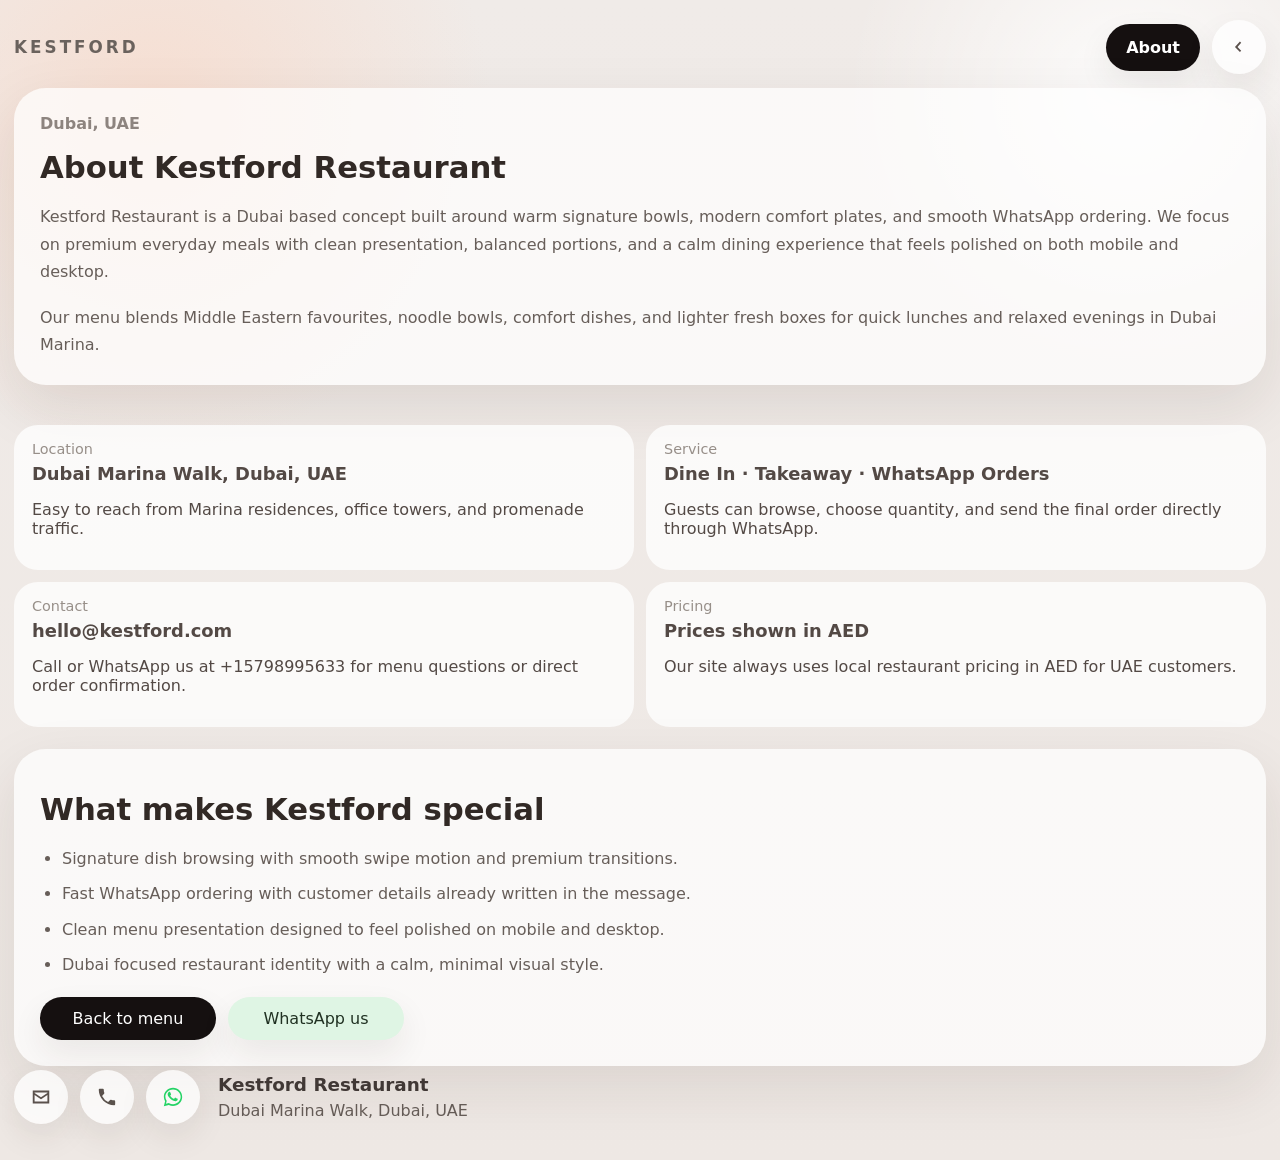
==== commit 6751870b: "Add files via upload" ====
--- a/about/index.html
+++ b/about/index.html
@@ -11,49 +11,62 @@
   </head>
   <body>
     <div class="page-shell about-shell">
-      <div class="bg-orb orb-left"></div>
-      <div class="bg-orb orb-right"></div>
       <header class="topbar page-width">
         <a class="brand" href="../">KESTFORD</a>
         <nav class="top-actions" aria-label="Main navigation">
           <a class="chip-link active" href="./">About</a>
-          <a class="icon-btn" href="../" aria-label="Back to menu" title="Back to menu"><svg viewBox="0 0 24 24" aria-hidden="true"><path d="m14.41 7.41-1.41-1.41L7.59 12 13 17.41l1.41-1.41L10.41 12z"/></svg></a>
+          <a class="icon-btn" href="../" aria-label="Back to menu">
+            <svg viewBox="0 0 24 24" aria-hidden="true"><path d="m14.41 7.41-1.41-1.41L7.59 12 13 17.41l1.41-1.41L10.41 12z"/></svg>
+          </a>
         </nav>
       </header>
+
       <main class="page-width about-layout">
         <section class="about-hero-card">
           <p class="eyebrow">Dubai, UAE</p>
           <h1 class="about-title">About Kestford Restaurant</h1>
-          <p class="about-copy">Kestford Restaurant is a Dubai based concept built around warm signature bowls, modern comfort plates, and smooth digital ordering. We focus on premium everyday meals with clean presentation, balanced portions, and a calm dining experience that feels modern on both mobile and desktop.</p>
-          <p class="about-copy">Our menu mixes Middle Eastern favourites, noodle bowls, grill led comfort dishes, and lighter boxes for quick lunches. Every featured plate is prepared to feel rich, welcoming, and easy to order.</p>
+          <p class="about-copy">Kestford Restaurant is a Dubai based concept built around warm signature bowls, modern comfort plates, and smooth WhatsApp ordering. We focus on premium everyday meals with clean presentation, balanced portions, and a calm dining experience that feels polished on both mobile and desktop.</p>
+          <p class="about-copy">Our menu blends Middle Eastern favourites, noodle bowls, comfort dishes, and lighter fresh boxes for quick lunches and relaxed evenings in Dubai Marina.</p>
         </section>
+
         <section class="about-grid">
-          <article class="about-box"><span>Location</span><strong>Dubai Marina Walk, Dubai, UAE</strong><p>Easy to reach from Marina residences, offices, and promenade traffic.</p></article>
-          <article class="about-box"><span>Service</span><strong>Dine In • Takeaway • WhatsApp Orders</strong><p>Customers can browse the menu, choose quantity, and send the final order directly through WhatsApp.</p></article>
-          <article class="about-box"><span>Contact</span><strong>hello@kestford.com</strong><p>Call or WhatsApp us at +15798995633 for menu questions, booking help, or direct order confirmation.</p></article>
-          <article class="about-box"><span>Pricing</span><strong>Prices shown in AED</strong><p>Our site always shows local restaurant pricing in AED for UAE customers.</p></article>
+          <article class="about-box"><span>Location</span><strong>Dubai Marina Walk, Dubai, UAE</strong><p>Easy to reach from Marina residences, office towers, and promenade traffic.</p></article>
+          <article class="about-box"><span>Service</span><strong>Dine In · Takeaway · WhatsApp Orders</strong><p>Guests can browse, choose quantity, and send the final order directly through WhatsApp.</p></article>
+          <article class="about-box"><span>Contact</span><strong>hello@kestford.com</strong><p>Call or WhatsApp us at +15798995633 for menu questions or direct order confirmation.</p></article>
+          <article class="about-box"><span>Pricing</span><strong>Prices shown in AED</strong><p>Our site always uses local restaurant pricing in AED for UAE customers.</p></article>
         </section>
+
         <section class="about-hero-card compact">
           <h2 class="about-subtitle">What makes Kestford special</h2>
           <ul class="about-list">
-            <li>Signature menu browsing with smooth swipe and tap interactions.</li>
-            <li>Fast WhatsApp ordering with customer details already formatted in the message.</li>
-            <li>Clean menu presentation designed to look premium on mobile and desktop.</li>
-            <li>Dubai focused restaurant identity with a modern, minimal visual style.</li>
+            <li>Signature dish browsing with smooth swipe motion and premium transitions.</li>
+            <li>Fast WhatsApp ordering with customer details already written in the message.</li>
+            <li>Clean menu presentation designed to feel polished on mobile and desktop.</li>
+            <li>Dubai focused restaurant identity with a calm, minimal visual style.</li>
           </ul>
-          <div class="cta-row">
+          <div class="cta-row about-cta-row">
             <a class="primary-btn" href="../">Back to menu</a>
             <a class="secondary-btn" href="https://wa.me/15798995633?text=Hello%20Kestford%20Restaurant." target="_blank" rel="noopener noreferrer">WhatsApp us</a>
           </div>
         </section>
       </main>
+
       <footer class="contact-footer page-width about-footer">
         <div class="footer-icons">
-          <a class="footer-icon" href="mailto:hello@kestford.com" aria-label="Email Kestford" title="Email"><svg viewBox="0 0 24 24" aria-hidden="true"><path d="M3 5h18v14H3V5Zm2 2v.5l7 4.67 7-4.67V7H5Zm14 10v-7.1l-6.45 4.3a1 1 0 0 1-1.1 0L5 9.9V17h14Z"/></svg></a>
-          <a class="footer-icon" href="tel:+15798995633" aria-label="Call Kestford" title="Call"><svg viewBox="0 0 24 24" aria-hidden="true"><path d="M6.62 10.79a15.05 15.05 0 0 0 6.59 6.59l2.2-2.2a1 1 0 0 1 1.01-.24c1.1.37 2.28.57 3.49.57a1 1 0 0 1 1 1V20a1 1 0 0 1-1 1C10.85 21 3 13.15 3 4a1 1 0 0 1 1-1h3.49a1 1 0 0 1 1 1c0 1.21.2 2.39.57 3.49a1 1 0 0 1-.24 1.01l-2.2 2.29Z"/></svg></a>
-          <a class="footer-icon whatsapp-ring" href="https://wa.me/15798995633?text=Hello%20Kestford%20Restaurant." target="_blank" rel="noopener noreferrer" aria-label="WhatsApp Kestford" title="WhatsApp"><svg viewBox="0 0 24 24" aria-hidden="true"><path d="M16.6 13.58c-.27-.14-1.6-.79-1.85-.88-.25-.09-.43-.14-.61.14-.18.27-.7.88-.86 1.06-.16.18-.31.2-.58.07-.27-.14-1.13-.42-2.16-1.34-.8-.71-1.34-1.59-1.49-1.86-.16-.27-.02-.41.12-.55.12-.12.27-.31.41-.47.14-.16.18-.27.27-.45.09-.18.05-.34-.02-.47-.07-.14-.61-1.47-.84-2.01-.22-.53-.44-.46-.61-.47h-.52c-.18 0-.47.07-.72.34-.25.27-.95.93-.95 2.27s.97 2.64 1.11 2.82c.14.18 1.9 2.9 4.6 4.06.64.28 1.14.45 1.53.58.64.2 1.22.17 1.68.1.51-.08 1.6-.65 1.83-1.28.23-.63.23-1.18.16-1.28-.06-.1-.24-.16-.5-.3Z"/><path d="M12.04 2C6.5 2 2 6.39 2 11.81c0 1.75.48 3.45 1.39 4.95L2 22l5.42-1.35a10.2 10.2 0 0 0 4.62 1.1h.01C17.59 21.75 22 17.36 22 11.94 22 6.52 17.58 2.12 12.04 2Zm0 17.92h-.01a8.3 8.3 0 0 1-4.23-1.16l-.3-.18-3.22.8.86-3.13-.2-.32a8.04 8.04 0 0 1-1.25-4.12c0-4.42 3.7-8.02 8.34-8.02 4.58 0 8.31 3.56 8.34 7.96 0 4.43-3.72 8.03-8.33 8.03Z"/></svg></a>
+          <a class="footer-icon" href="mailto:hello@kestford.com" aria-label="Email Kestford">
+            <svg viewBox="0 0 24 24" aria-hidden="true"><path d="M3 5h18v14H3V5Zm2 2v.5l7 4.67 7-4.67V7H5Zm14 10v-7.1l-6.45 4.3a1 1 0 0 1-1.1 0L5 9.9V17h14Z"/></svg>
+          </a>
+          <a class="footer-icon" href="tel:+15798995633" aria-label="Call Kestford">
+            <svg viewBox="0 0 24 24" aria-hidden="true"><path d="M6.62 10.79a15.05 15.05 0 0 0 6.59 6.59l2.2-2.2a1 1 0 0 1 1.01-.24c1.1.37 2.28.57 3.49.57a1 1 0 0 1 1 1V20a1 1 0 0 1-1 1C10.85 21 3 13.15 3 4a1 1 0 0 1 1-1h3.49a1 1 0 0 1 1 1c0 1.21.2 2.39.57 3.49a1 1 0 0 1-.24 1.01l-2.2 2.29Z"/></svg>
+          </a>
+          <a class="footer-icon whatsapp-ring" href="https://wa.me/15798995633?text=Hello%20Kestford%20Restaurant." target="_blank" rel="noopener noreferrer" aria-label="WhatsApp Kestford">
+            <svg viewBox="0 0 24 24" aria-hidden="true"><path d="M16.6 13.58c-.27-.14-1.6-.79-1.85-.88-.25-.09-.43-.14-.61.14-.18.27-.7.88-.86 1.06-.16.18-.31.2-.58.07-.27-.14-1.13-.42-2.16-1.34-.8-.71-1.34-1.59-1.49-1.86-.16-.27-.02-.41.12-.55.12-.12.27-.31.41-.47.14-.16.18-.27.27-.45.09-.18.05-.34-.02-.47-.07-.14-.61-1.47-.84-2.01-.22-.53-.44-.46-.61-.47h-.52c-.18 0-.47.07-.72.34-.25.27-.95.93-.95 2.27s.97 2.64 1.11 2.82c.14.18 1.9 2.9 4.6 4.06.64.28 1.14.45 1.53.58.64.2 1.22.17 1.68.1.51-.08 1.6-.65 1.83-1.28.23-.63.23-1.18.16-1.28-.06-.1-.24-.16-.5-.3Z"/><path d="M12.04 2C6.5 2 2 6.39 2 11.81c0 1.75.48 3.45 1.39 4.95L2 22l5.42-1.35a10.2 10.2 0 0 0 4.62 1.1h.01C17.59 21.75 22 17.36 22 11.94 22 6.52 17.58 2.12 12.04 2Zm0 17.92h-.01a8.3 8.3 0 0 1-4.23-1.16l-.3-.18-3.22.8.86-3.13-.2-.32a8.04 8.04 0 0 1-1.25-4.12c0-4.42 3.7-8.02 8.34-8.02 4.58 0 8.31 3.56 8.34 7.96 0 4.43-3.72 8.03-8.33 8.03Z"/></svg>
+          </a>
         </div>
-        <div class="footer-copy"><strong>Kestford Restaurant</strong><span>Dubai Marina Walk, Dubai, UAE</span></div>
+        <div class="footer-copy">
+          <strong>Kestford Restaurant</strong>
+          <span>Dubai Marina Walk, Dubai, UAE</span>
+        </div>
       </footer>
     </div>
   </body>
--- a/styles.css
+++ b/styles.css
@@ -1,19 +1,19 @@
+
 :root {
-  --bg: #efe9e5;
-  --bg-deep: #ece6e2;
-  --text: #4a413d;
-  --text-soft: #8a817c;
-  --card: rgba(255, 255, 255, 0.72);
-  --white: #fff;
-  --border: rgba(255, 255, 255, 0.86);
-  --shadow: 0 18px 44px rgba(54, 33, 22, 0.1);
-  --shadow-lg: 0 24px 70px rgba(54, 33, 22, 0.14);
-  --shadow-soft: 0 10px 24px rgba(54, 33, 22, 0.08);
+  --bg: #eee8e4;
+  --panel: rgba(255, 255, 255, 0.62);
+  --panel-strong: rgba(255, 255, 255, 0.82);
+  --text: #534945;
+  --text-soft: #8d847f;
+  --dark: #151010;
+  --light-green: #dff5e4;
+  --wa: #25d366;
+  --shadow-soft: 0 14px 32px rgba(52, 34, 24, 0.08);
+  --shadow-card: 0 22px 60px rgba(52, 34, 24, 0.1);
   --radius-xl: 34px;
   --radius-lg: 28px;
   --radius-md: 22px;
   --radius-sm: 18px;
-  --whatsapp: #25d366;
 }
 
 * { box-sizing: border-box; }
@@ -25,60 +25,29 @@
   font-family: Inter, ui-sans-serif, system-ui, -apple-system, BlinkMacSystemFont, "Segoe UI", sans-serif;
 }
 body { overflow-x: hidden; }
-button, input, textarea, select { font: inherit; }
+a { color: inherit; text-decoration: none; }
+button, input { font: inherit; }
 button { border: 0; cursor: pointer; }
-a { color: inherit; text-decoration: none; }
 img { display: block; max-width: 100%; }
 svg { width: 22px; height: 22px; fill: currentColor; }
 
 .page-shell {
-  position: relative;
   min-height: 100vh;
-  overflow-x: clip;
+  padding: 20px 0 36px;
   background:
-    radial-gradient(circle at 12% 12%, rgba(245, 216, 203, 0.9), transparent 22%),
-    radial-gradient(circle at 88% 8%, rgba(255, 255, 255, 0.92), transparent 18%),
-    linear-gradient(180deg, #f2eeeb 0%, var(--bg) 100%);
-  padding: 18px 0 32px;
-}
-
+    radial-gradient(circle at 12% 10%, rgba(248, 219, 204, 0.82), transparent 22%),
+    radial-gradient(circle at 88% 8%, rgba(255, 255, 255, 0.82), transparent 18%),
+    linear-gradient(180deg, #f0ebe8 0%, var(--bg) 100%);
+}
 .page-width {
-  width: min(100% - 32px, 1220px);
+  width: min(100% - 28px, 1260px);
   margin-inline: auto;
 }
-
-.bg-orb {
-  position: absolute;
-  border-radius: 999px;
-  filter: blur(90px);
-  opacity: 0.85;
-  pointer-events: none;
-}
-.orb-left {
-  top: 120px;
-  left: 4%;
-  width: 260px;
-  height: 260px;
-  background: rgba(245, 214, 195, 0.7);
-}
-.orb-right {
-  top: 80px;
-  right: 2%;
-  width: 320px;
-  height: 320px;
-  background: rgba(255, 255, 255, 0.78);
-}
-
-.topbar,
-.main-stack,
-.contact-footer { position: relative; z-index: 2; }
-
 .topbar {
   display: flex;
   align-items: center;
   justify-content: space-between;
-  gap: 16px;
-  margin-bottom: 10px;
+  gap: 14px;
 }
 .brand {
   font-size: 1.05rem;
@@ -93,8 +62,6 @@
 }
 .chip-link,
 .icon-btn,
-.plate-nav,
-.menu-arrow,
 .footer-icon,
 .round-muted,
 .heart-btn,
@@ -103,74 +70,66 @@
   align-items: center;
   justify-content: center;
   border-radius: 999px;
-  background: rgba(255, 255, 255, 0.82);
+  background: rgba(255, 255, 255, 0.78);
   box-shadow: var(--shadow-soft);
-  transition: transform 220ms ease, box-shadow 220ms ease, background 220ms ease;
+  transition: transform 220ms ease, box-shadow 220ms ease;
 }
 .chip-link:hover,
 .icon-btn:hover,
-.plate-nav:hover,
-.menu-arrow:hover,
 .footer-icon:hover,
 .round-muted:hover,
 .heart-btn:hover,
 .modal-close:hover,
-.menu-card:hover,
 .primary-btn:hover,
 .secondary-btn:hover,
-.place-order-btn:hover {
+.place-order-btn:hover,
+.menu-card:hover {
   transform: translateY(-1px);
-  box-shadow: var(--shadow);
 }
 .chip-link {
-  padding: 14px 18px;
+  padding: 14px 20px;
   font-weight: 700;
 }
-.chip-link.active { background: #1f1916; color: #fff; }
+.chip-link.active { background: var(--dark); color: #fff; }
 .icon-btn,
 .footer-icon,
 .round-muted,
 .heart-btn,
-.modal-close { width: 54px; height: 54px; color: #554d49; }
-.menu-arrow { width: 64px; height: 64px; color: #4f4742; }
+.modal-close {
+  width: 54px;
+  height: 54px;
+  color: #5a514c;
+}
 
 .main-stack {
   display: flex;
   flex-direction: column;
-  gap: 22px;
-}
-
-.plate-zone {
+  gap: 18px;
+  margin-top: 8px;
+}
+
+.plate-section {
   position: relative;
-  display: grid;
-  grid-template-columns: 76px minmax(0, 1fr) 76px;
-  align-items: center;
-  gap: 20px;
-  min-height: clamp(240px, 34vw, 360px);
+  min-height: 315px;
+  display: flex;
+  justify-content: center;
+  align-items: flex-start;
 }
 .plate-stage {
   position: relative;
+  width: min(100%, 520px);
   min-height: inherit;
-  overflow: hidden;
   display: flex;
   align-items: flex-start;
   justify-content: center;
   touch-action: pan-y;
   user-select: none;
-}
-.plate-glow {
-  position: absolute;
-  top: 20px;
-  width: clamp(220px, 26vw, 340px);
-  aspect-ratio: 1;
-  border-radius: 999px;
-  background: rgba(255, 255, 255, 0.42);
-  filter: blur(20px);
+  overflow: hidden;
 }
 .plate-layer {
   position: absolute;
-  top: 4px;
-  width: clamp(220px, 26vw, 340px);
+  top: 8px;
+  width: clamp(240px, 27vw, 360px);
   aspect-ratio: 1;
   display: flex;
   align-items: center;
@@ -181,105 +140,95 @@
   width: 100%;
   height: 100%;
   object-fit: contain;
-  filter: drop-shadow(0 22px 28px rgba(48, 28, 18, 0.16));
-  will-change: transform, opacity;
 }
 .plate-layer.incoming { opacity: 0; pointer-events: none; }
-.plate-layer.animate-in { animation: plateDropIn 760ms cubic-bezier(0.18, 0.84, 0.22, 1) forwards; }
-.plate-layer.animate-out-left { animation: plateOutLeft 760ms cubic-bezier(0.34, 0.08, 0.2, 1) forwards; }
-.plate-layer.animate-out-right { animation: plateOutRight 760ms cubic-bezier(0.34, 0.08, 0.2, 1) forwards; }
-
-@keyframes plateDropIn {
-  0% { opacity: 0; transform: translateY(-150%) rotate(-18deg) scale(0.85); }
-  35% { opacity: 1; }
-  72% { transform: translateY(6%) rotate(5deg) scale(0.98); }
+.plate-layer.animate-in { animation: plateIn 820ms cubic-bezier(0.2, 0.84, 0.22, 1) forwards; }
+.plate-layer.animate-out { animation: plateOut 820ms cubic-bezier(0.36, 0.04, 0.18, 1) forwards; }
+
+@keyframes plateIn {
+  0% { opacity: 0; transform: translateY(-145%) rotate(18deg) scale(0.9); }
+  45% { opacity: 1; }
+  78% { transform: translateY(4%) rotate(-4deg) scale(0.98); }
   100% { opacity: 1; transform: translateY(0) rotate(0deg) scale(1); }
 }
-@keyframes plateOutLeft {
+@keyframes plateOut {
   0% { opacity: 1; transform: translateX(0) rotate(0deg) scale(1); }
-  100% { opacity: 0; transform: translateX(-165%) rotate(-22deg) scale(0.92); }
-}
-@keyframes plateOutRight {
-  0% { opacity: 1; transform: translateX(0) rotate(0deg) scale(1); }
-  100% { opacity: 0; transform: translateX(165%) rotate(22deg) scale(0.92); }
-}
-
-.plate-nav {
-  width: 64px;
-  height: 64px;
-  color: #5c544f;
-}
-.plate-nav-left { justify-self: start; }
-.plate-nav-right { justify-self: end; }
+  100% { opacity: 0; transform: translateX(-150%) rotate(-28deg) scale(0.94); }
+}
 
 .menu-band {
-  display: grid;
-  grid-template-columns: 72px minmax(0, 1fr) 72px;
-  gap: 16px;
-  align-items: center;
-}
-.menu-track-wrap {
+  position: relative;
+}
+.menu-shell {
+  border-radius: 34px;
+  background: rgba(255, 255, 255, 0.34);
+  padding: 18px 0;
   overflow: hidden;
-  padding: 14px 0;
 }
 .menu-track {
   display: grid;
   grid-auto-flow: column;
-  grid-auto-columns: calc((100% - 7 * 14px) / 8);
-  gap: 14px;
+  grid-auto-columns: calc((100% - 8 * 12px) / 8.5);
+  gap: 12px;
+  padding: 0 16px;
   overflow-x: auto;
+  scroll-behavior: smooth;
   scroll-snap-type: x mandatory;
-  scroll-behavior: smooth;
-  padding: 6px 2px;
   scrollbar-width: none;
 }
 .menu-track::-webkit-scrollbar { display: none; }
 .menu-card {
   min-width: 0;
   border-radius: 28px;
-  padding: 14px 10px 16px;
-  background: transparent;
+  padding: 14px 8px 16px;
   text-align: center;
-  box-shadow: none;
-  transition: transform 220ms ease, background 220ms ease, box-shadow 220ms ease;
-  scroll-snap-align: center;
+  background: rgba(255, 255, 255, var(--box-alpha, 0.34));
+  scroll-snap-align: start;
+  transition: transform 220ms ease, background 220ms ease, opacity 220ms ease;
 }
 .menu-card.active {
-  background: rgba(255, 255, 255, 0.92);
-  box-shadow: var(--shadow);
+  background: rgba(255, 255, 255, 0.5);
 }
 .menu-card img {
-  width: clamp(58px, 4.8vw, 84px);
-  height: clamp(58px, 4.8vw, 84px);
+  width: 64px;
+  height: 64px;
   margin: 0 auto 10px;
   object-fit: contain;
-  filter: drop-shadow(0 10px 16px rgba(49, 31, 20, 0.14));
 }
 .menu-card span,
 .menu-card strong,
 .menu-card em {
   display: block;
+  line-height: 1.12;
   font-style: normal;
-  line-height: 1.15;
-}
-.menu-card span { color: #68605b; font-size: clamp(0.78rem, 1vw, 0.94rem); }
-.menu-card strong { color: #4d4540; font-size: clamp(0.82rem, 1.05vw, 1rem); margin-top: 2px; }
-.menu-card em { color: #b27726; font-weight: 700; font-size: clamp(0.84rem, 1.05vw, 1rem); margin-top: 8px; }
-
-.content-stack {
-  display: flex;
-  flex-direction: column;
-  gap: 26px;
-}
-.hero-copy,
-.details-card,
-.about-hero-card,
-.about-box {
-  background: rgba(255, 255, 255, 0.12);
-}
-.hero-copy { padding-top: 6px; }
+}
+.menu-card span {
+  color: #69605b;
+  font-size: 0.78rem;
+}
+.menu-card strong {
+  color: #4d4540;
+  font-size: 0.85rem;
+  margin-top: 2px;
+}
+.menu-card em {
+  color: #b27928;
+  font-weight: 800;
+  font-size: 0.88rem;
+  margin-top: 8px;
+}
+
+.content-layout {
+  display: grid;
+  grid-template-columns: minmax(0, 1.18fr) minmax(340px, 0.82fr);
+  gap: 24px;
+  align-items: start;
+}
+.hero-copy {
+  padding-top: 4px;
+}
 .eyebrow {
-  margin: 0 0 10px;
+  margin: 0 0 12px;
   font-size: 1rem;
   font-weight: 700;
   color: var(--text-soft);
@@ -293,37 +242,44 @@
   letter-spacing: -0.04em;
 }
 .dish-title span {
-  font-size: clamp(3.4rem, 8.4vw, 7rem);
+  font-size: clamp(3.2rem, 7vw, 6.8rem);
   font-weight: 300;
   color: #8a817c;
+  animation: softWaveGlow 5.8s ease-in-out infinite;
 }
 .dish-title strong {
-  font-size: clamp(3.5rem, 8.8vw, 7.2rem);
+  font-size: clamp(3.3rem, 7.1vw, 7rem);
   font-weight: 900;
-  color: #4c4340;
+  color: #4b423e;
+  animation: softWaveGlow 5.8s ease-in-out infinite 0.2s;
+}
+@keyframes softWaveGlow {
+  0%, 100% { text-shadow: 0 0 0 rgba(255,255,255,0); }
+  50% { text-shadow: 0 0 12px rgba(255,255,255,0.24); }
 }
 .hero-description,
 .details-copy,
 .about-copy,
 .about-list li {
-  margin: 22px 0 0;
-  font-size: clamp(1rem, 1.35vw, 1.12rem);
-  line-height: 1.75;
-  color: #665d58;
-}
-.meta-row,
-.tag-row,
-.cta-row,
-.footer-icons,
-.card-footer-row {
-  display: flex;
-  align-items: center;
-  gap: 14px;
+  margin: 18px 0 0;
+  font-size: 1rem;
+  line-height: 1.72;
+  color: #675e59;
+}
+.meta-row {
+  display: flex;
+  align-items: center;
+  gap: 12px;
   flex-wrap: wrap;
-}
-.meta-row { margin-top: 24px; }
-.tag-row { margin-top: 18px; }
-.cta-row { margin-top: 18px; }
+  margin-top: 22px;
+}
+.tag-row {
+  margin-top: 16px;
+  display: grid;
+  grid-template-columns: repeat(4, minmax(0, 1fr));
+  gap: 10px;
+  max-width: 760px;
+}
 .meta-pill,
 .tag-pill,
 .primary-btn,
@@ -334,144 +290,177 @@
 }
 .meta-pill,
 .tag-pill {
-  padding: 16px 22px;
-  background: rgba(255, 255, 255, 0.8);
-  border: 1px solid var(--border);
-  color: #5f5651;
-  font-weight: 600;
-}
-.meta-pill.strong { font-weight: 800; color: #4a413d; }
+  display: inline-flex;
+  align-items: center;
+  justify-content: center;
+  min-height: 54px;
+  padding: 12px 18px;
+  background: rgba(255,255,255,0.84);
+  color: #5d544f;
+  font-weight: 700;
+  white-space: nowrap;
+}
+.meta-pill.strong { color: #4a423d; }
+.tag-pill {
+  min-width: 0;
+  font-size: 0.92rem;
+  padding: 11px 14px;
+  text-align: center;
+}
+.cta-row {
+  margin-top: 18px;
+  display: flex;
+  justify-content: center;
+  align-items: center;
+  gap: 12px;
+  flex-wrap: wrap;
+}
 .primary-btn,
 .secondary-btn,
 .place-order-btn {
   display: inline-flex;
   align-items: center;
   justify-content: center;
-  gap: 10px;
-  padding: 18px 28px;
+  gap: 8px;
+  min-width: 176px;
+  padding: 12px 20px;
+  font-size: 1rem;
 }
 .primary-btn {
-  background: #161110;
+  background: var(--dark);
   color: #fff;
 }
-.secondary-btn,
-.place-order-btn {
-  background: rgba(255, 255, 255, 0.95);
-  color: #221c19;
+.secondary-btn {
+  background: var(--light-green);
+  color: #203122;
 }
 .secondary-btn.ordering { transform: scale(0.98); }
 
 .details-card {
-  padding: 24px;
-  border-radius: 34px;
-  background: rgba(255, 255, 255, 0.7);
-  backdrop-filter: blur(18px);
-  box-shadow: var(--shadow-lg);
+  padding: 20px;
+  border-radius: 32px;
+  background: rgba(255,255,255,0.72);
+  backdrop-filter: blur(16px);
+  box-shadow: var(--shadow-card);
+}
+.details-head,
+.score-fav-row,
+.card-footer-row,
+.footer-icons {
+  display: flex;
+  align-items: center;
 }
 .details-head {
-  display: flex;
-  align-items: center;
+  justify-content: space-between;
+  gap: 12px;
+  margin-bottom: 16px;
+}
+.tab {
+  padding: 10px 16px;
+  border-radius: 999px;
+  background: transparent;
+  color: #8f8681;
+  font-weight: 700;
+}
+.tab.active { background: var(--dark); color: #fff; }
+.score-fav-row {
   justify-content: space-between;
   gap: 16px;
-  margin-bottom: 18px;
-}
-.tab {
-  padding: 12px 18px;
-  border-radius: 999px;
-  background: transparent;
-  font-weight: 700;
-  color: #8e8580;
-}
-.tab.active { background: #161110; color: #fff; }
-.score-fav-row {
-  display: flex;
-  align-items: center;
-  justify-content: space-between;
-  gap: 16px;
 }
 .score-pill {
-  width: 92px;
-  height: 92px;
-  border-radius: 30px;
-  display: flex;
-  align-items: center;
-  justify-content: center;
-  background: linear-gradient(180deg, #ffd4df 0%, #f6bcc9 100%);
-  color: #1f1815;
-  font-size: 2rem;
+  width: 88px;
+  height: 88px;
+  border-radius: 28px;
+  display: flex;
+  align-items: center;
+  justify-content: center;
+  background: linear-gradient(180deg, #ffd6e0 0%, #f6c0cc 100%);
+  color: #1f1916;
+  font-size: 1.95rem;
   font-weight: 900;
 }
 .details-card h2,
 .about-title,
 .about-subtitle {
-  margin: 18px 0 0;
-  font-size: clamp(2rem, 3vw, 2.6rem);
-  color: #312926;
+  margin: 16px 0 0;
+  font-size: clamp(1.9rem, 2.4vw, 2.35rem);
+  color: #312925;
 }
 .details-grid,
 .about-grid {
   display: grid;
   grid-template-columns: repeat(2, minmax(0, 1fr));
-  gap: 14px;
-  margin-top: 22px;
+  gap: 12px;
+  margin-top: 18px;
 }
 .detail-box,
 .about-box {
-  padding: 18px 20px;
+  padding: 16px 18px;
   border-radius: 24px;
-  background: rgba(255, 255, 255, 0.72);
-  border: 1px solid rgba(255, 255, 255, 0.88);
+  background: rgba(255,255,255,0.78);
 }
 .detail-box span,
 .about-box span {
   display: block;
-  color: #968d87;
-  font-size: 0.92rem;
+  color: #978f89;
+  font-size: 0.9rem;
   margin-bottom: 6px;
 }
 .detail-box strong,
-.about-box strong { font-size: 1.15rem; }
-.about-box p { margin: 10px 0 0; color: #6a625c; line-height: 1.6; }
+.about-box strong {
+  font-size: 1.12rem;
+}
 .card-footer-row {
-  margin-top: 22px;
+  gap: 12px;
+  flex-wrap: wrap;
   padding-top: 18px;
-  border-top: 1px solid rgba(118, 108, 100, 0.18);
-}
-.footer-note { color: #7c746e; }
+  margin-top: 18px;
+  border-top: 1px solid rgba(85, 74, 68, 0.12);
+}
+.footer-note { color: #7d746f; }
 
 .contact-footer {
-  margin-top: 20px;
-  display: flex;
-  align-items: center;
-  gap: 16px;
+  display: flex;
+  align-items: center;
+  gap: 18px;
   flex-wrap: wrap;
-}
-.footer-icons { gap: 12px; }
+  margin-top: 24px;
+}
+.footer-icons {
+  gap: 12px;
+  flex-wrap: wrap;
+}
 .footer-copy {
   display: flex;
   flex-direction: column;
-  gap: 4px;
-  color: #5e5550;
-}
-.footer-copy strong { font-size: 1.35rem; }
-.footer-copy span { font-size: 1.06rem; }
-.whatsapp-ring { color: var(--whatsapp); }
+  gap: 6px;
+  color: #645b56;
+}
+.footer-copy strong { font-size: 1.15rem; color: #403835; }
+.whatsapp-ring { color: var(--wa); }
+
+.round-muted,
+.heart-btn {
+  width: 50px;
+  height: 50px;
+  color: #5b534e;
+}
 
 .floating-whatsapp {
   position: fixed;
-  right: 18px;
+  right: 16px;
   bottom: 18px;
-  z-index: 14;
+  z-index: 12;
   display: inline-flex;
   align-items: center;
   gap: 10px;
-  padding: 16px 20px;
+  padding: 14px 18px;
   border-radius: 999px;
-  background: linear-gradient(180deg, #40df7e 0%, #1faf57 100%);
+  background: linear-gradient(135deg, #43e97b 0%, #25d366 100%);
   color: #fff;
-  box-shadow: 0 18px 40px rgba(25, 167, 84, 0.35);
-}
-.floating-whatsapp span { font-weight: 800; }
+  box-shadow: 0 18px 36px rgba(37, 211, 102, 0.34);
+}
+.floating-whatsapp svg { width: 24px; height: 24px; }
 .floating-whatsapp:hover { transform: translateY(-2px); }
 
 .modal-shell {
@@ -480,7 +469,7 @@
   z-index: 20;
   display: grid;
   place-items: center;
-  padding: 18px;
+  padding: 16px;
   opacity: 0;
   pointer-events: none;
   transition: opacity 220ms ease;
@@ -489,42 +478,54 @@
 .modal-backdrop {
   position: absolute;
   inset: 0;
-  background: rgba(37, 26, 21, 0.28);
-  backdrop-filter: blur(6px);
+  background: rgba(39, 27, 22, 0.28);
+  backdrop-filter: blur(5px);
 }
 .order-modal {
   position: relative;
-  width: min(100%, 680px);
-  padding: 24px;
-  border-radius: 32px;
-  background: rgba(255, 255, 255, 0.96);
-  box-shadow: 0 30px 70px rgba(33, 22, 18, 0.22);
+  width: min(92vw, 720px);
+  max-height: min(86vh, 760px);
+  overflow: auto;
+  padding: 22px;
+  border-radius: 30px;
+  background: rgba(255,255,255,0.97);
+  box-shadow: 0 24px 60px rgba(31, 20, 15, 0.2);
 }
 .modal-close {
   position: absolute;
-  top: 16px;
-  right: 16px;
-  font-size: 1.5rem;
-  background: #f3efec;
-}
-.modal-intro { margin: 8px 0 0; color: #6e655f; }
+  top: 14px;
+  right: 14px;
+  font-size: 1.8rem;
+  background: #f2edeb;
+}
+.modal-intro {
+  margin: 10px 0 0;
+  color: #6f6660;
+}
 .form-grid {
   display: grid;
   grid-template-columns: repeat(2, minmax(0, 1fr));
-  gap: 14px;
+  gap: 12px;
   margin-top: 18px;
 }
-.form-grid label { display: flex; flex-direction: column; gap: 8px; }
-.form-grid label span { color: #7a726c; font-weight: 600; }
+.form-grid label {
+  display: flex;
+  flex-direction: column;
+  gap: 8px;
+}
+.form-grid label span {
+  color: #756d67;
+  font-weight: 700;
+}
 .form-grid input {
   width: 100%;
-  height: 54px;
-  border: 1px solid rgba(113, 101, 93, 0.18);
+  height: 52px;
+  border: 1px solid rgba(109, 98, 90, 0.16);
   border-radius: 18px;
   background: #fff;
   padding: 0 16px;
 }
-.form-grid .full-width { grid-column: 1 / -1; }
+.full-width { grid-column: 1 / -1; }
 .qty-control {
   display: grid;
   grid-template-columns: 54px 1fr 54px;
@@ -532,107 +533,122 @@
 }
 .qty-control button {
   border-radius: 18px;
-  background: #f5f1ee;
-  font-size: 1.4rem;
+  background: #f3eeeb;
+  font-size: 1.5rem;
 }
 .qty-control input { text-align: center; }
 .order-summary {
   display: flex;
   justify-content: space-between;
-  gap: 16px;
-  margin-top: 18px;
+  gap: 14px;
+  margin-top: 16px;
   padding: 16px 18px;
   border-radius: 22px;
-  background: #f5f1ee;
-}
-.order-summary span { display: block; color: #8c847e; margin-bottom: 4px; }
-.order-summary strong { font-size: 1.18rem; }
+  background: #f3efec;
+}
+.order-summary span {
+  display: block;
+  color: #8e8580;
+  margin-bottom: 4px;
+}
+.order-summary strong { font-size: 1.16rem; }
 .place-order-btn {
-  margin-top: 18px;
   width: 100%;
-  background: #161110;
+  margin-top: 16px;
+  background: var(--dark);
   color: #fff;
 }
 
 .fly-plate {
   position: fixed;
-  z-index: 25;
+  z-index: 24;
   pointer-events: none;
+  transition: transform 760ms cubic-bezier(0.2, 0.82, 0.18, 1), opacity 760ms ease;
   will-change: transform, opacity;
-  transition: transform 720ms cubic-bezier(0.18, 0.86, 0.2, 1), opacity 720ms ease;
 }
 .fly-plate img {
   width: 100%;
   height: 100%;
   object-fit: contain;
-  filter: drop-shadow(0 18px 24px rgba(42, 24, 16, 0.16));
 }
 
 .about-layout {
   display: flex;
   flex-direction: column;
   gap: 22px;
-  padding-top: 12px;
+  margin-top: 14px;
 }
 .about-hero-card {
   padding: 26px;
   border-radius: 32px;
-  background: rgba(255, 255, 255, 0.7);
-  box-shadow: var(--shadow-lg);
+  background: rgba(255,255,255,0.72);
+  box-shadow: var(--shadow-card);
 }
 .about-list {
-  margin: 16px 0 0;
+  margin: 14px 0 0;
   padding-left: 22px;
 }
 .about-list li + li { margin-top: 8px; }
-.about-footer { margin-top: 8px; }
-
-.fade-swap { animation: textSwap 280ms ease; }
+.about-cta-row { justify-content: flex-start; }
+.about-footer { margin-top: 4px; }
+
+.fade-swap { animation: textSwap 260ms ease; }
 @keyframes textSwap {
-  from { opacity: 0.35; transform: translateY(8px); }
+  from { opacity: 0.45; transform: translateY(8px); }
   to { opacity: 1; transform: translateY(0); }
 }
 
-@media (max-width: 980px) {
-  .menu-track { grid-auto-columns: calc((100% - 5 * 14px) / 6); }
+@media (max-width: 1100px) {
+  .page-width { width: min(100% - 22px, 1260px); }
+  .menu-track { grid-auto-columns: calc((100% - 6 * 12px) / 6.5); }
+}
+
+@media (max-width: 860px) {
+  .content-layout { grid-template-columns: 1fr; }
+  .menu-track { grid-auto-columns: calc((100% - 4 * 12px) / 4.5); }
+  .details-card { max-width: 720px; }
 }
 
 @media (max-width: 760px) {
-  .page-width { width: min(100% - 20px, 1220px); }
-  .brand { font-size: 0.96rem; }
-  .chip-link { padding: 12px 14px; }
+  .page-shell { padding-top: 14px; }
+  .page-width { width: min(100% - 18px, 1260px); }
+  .top-actions { gap: 8px; }
+  .chip-link { padding: 12px 16px; }
   .icon-btn,
   .footer-icon,
   .round-muted,
   .heart-btn,
   .modal-close { width: 48px; height: 48px; }
-  .plate-zone { grid-template-columns: 52px minmax(0, 1fr) 52px; gap: 10px; min-height: 300px; }
-  .plate-nav { width: 46px; height: 46px; }
-  .plate-layer,
-  .plate-glow { width: min(72vw, 300px); }
-  .menu-band { grid-template-columns: 52px minmax(0, 1fr) 52px; gap: 8px; }
-  .menu-arrow { width: 44px; height: 44px; }
-  .menu-track { grid-auto-columns: calc((100% - 3 * 10px) / 4); gap: 10px; }
-  .menu-card { padding: 12px 6px 14px; border-radius: 22px; }
-  .menu-card img { width: 56px; height: 56px; }
-  .dish-title span { font-size: clamp(3rem, 12vw, 4.1rem); }
-  .dish-title strong { font-size: clamp(3rem, 12.5vw, 4.35rem); }
-  .hero-description, .details-copy, .about-copy, .about-list li { font-size: 1rem; }
+  .plate-section { min-height: 300px; }
+  .plate-layer { width: min(78vw, 300px); }
+  .menu-shell { border-radius: 30px; padding: 16px 0; }
+  .menu-track { grid-auto-columns: calc((100% - 4 * 10px) / 4.5); gap: 10px; padding: 0 12px; }
+  .menu-card { padding: 12px 6px 14px; border-radius: 24px; }
+  .menu-card img { width: 58px; height: 58px; }
+  .dish-title span { font-size: clamp(2.95rem, 13vw, 4.1rem); }
+  .dish-title strong { font-size: clamp(3rem, 13.5vw, 4.3rem); }
+  .tag-row { grid-template-columns: repeat(4, minmax(0, 1fr)); gap: 8px; }
+  .tag-pill { font-size: 0.76rem; min-height: 46px; padding: 8px 10px; }
+  .cta-row { gap: 10px; }
+  .primary-btn, .secondary-btn { min-width: 132px; padding: 10px 14px; font-size: 0.96rem; }
+  .details-card { padding: 18px; }
+  .score-pill { width: 78px; height: 78px; font-size: 1.7rem; }
   .details-grid, .about-grid, .form-grid { grid-template-columns: 1fr; }
-  .contact-footer { padding-bottom: 90px; }
-  .footer-copy strong { font-size: 1.1rem; }
-  .footer-copy span { font-size: 0.96rem; }
-  .floating-whatsapp { right: 12px; bottom: 12px; padding: 14px 16px; }
+  .order-modal { width: min(90vw, 420px); padding: 18px; }
+  .contact-footer { padding-bottom: 84px; }
+  .floating-whatsapp { right: 12px; bottom: 12px; padding: 14px; }
   .floating-whatsapp span { display: none; }
 }
 
 @media (max-width: 420px) {
-  .page-shell { padding-top: 14px; }
-  .top-actions { gap: 8px; }
-  .plate-zone { min-height: 268px; }
-  .plate-layer,
-  .plate-glow { width: min(74vw, 280px); }
-  .meta-pill, .tag-pill { padding: 14px 18px; }
-  .primary-btn, .secondary-btn, .place-order-btn { width: 100%; }
-  .order-summary { flex-direction: column; }
-}
+  .brand { font-size: 0.98rem; }
+  .plate-section { min-height: 290px; }
+  .plate-layer { width: min(78vw, 292px); top: 2px; }
+  .menu-card span { font-size: 0.66rem; }
+  .menu-card strong { font-size: 0.78rem; }
+  .menu-card em { font-size: 0.76rem; }
+  .meta-row { gap: 10px; }
+  .meta-pill { min-height: 50px; padding: 10px 16px; }
+  .details-card h2 { font-size: 1.75rem; }
+  .details-copy, .hero-description { font-size: 0.98rem; }
+}
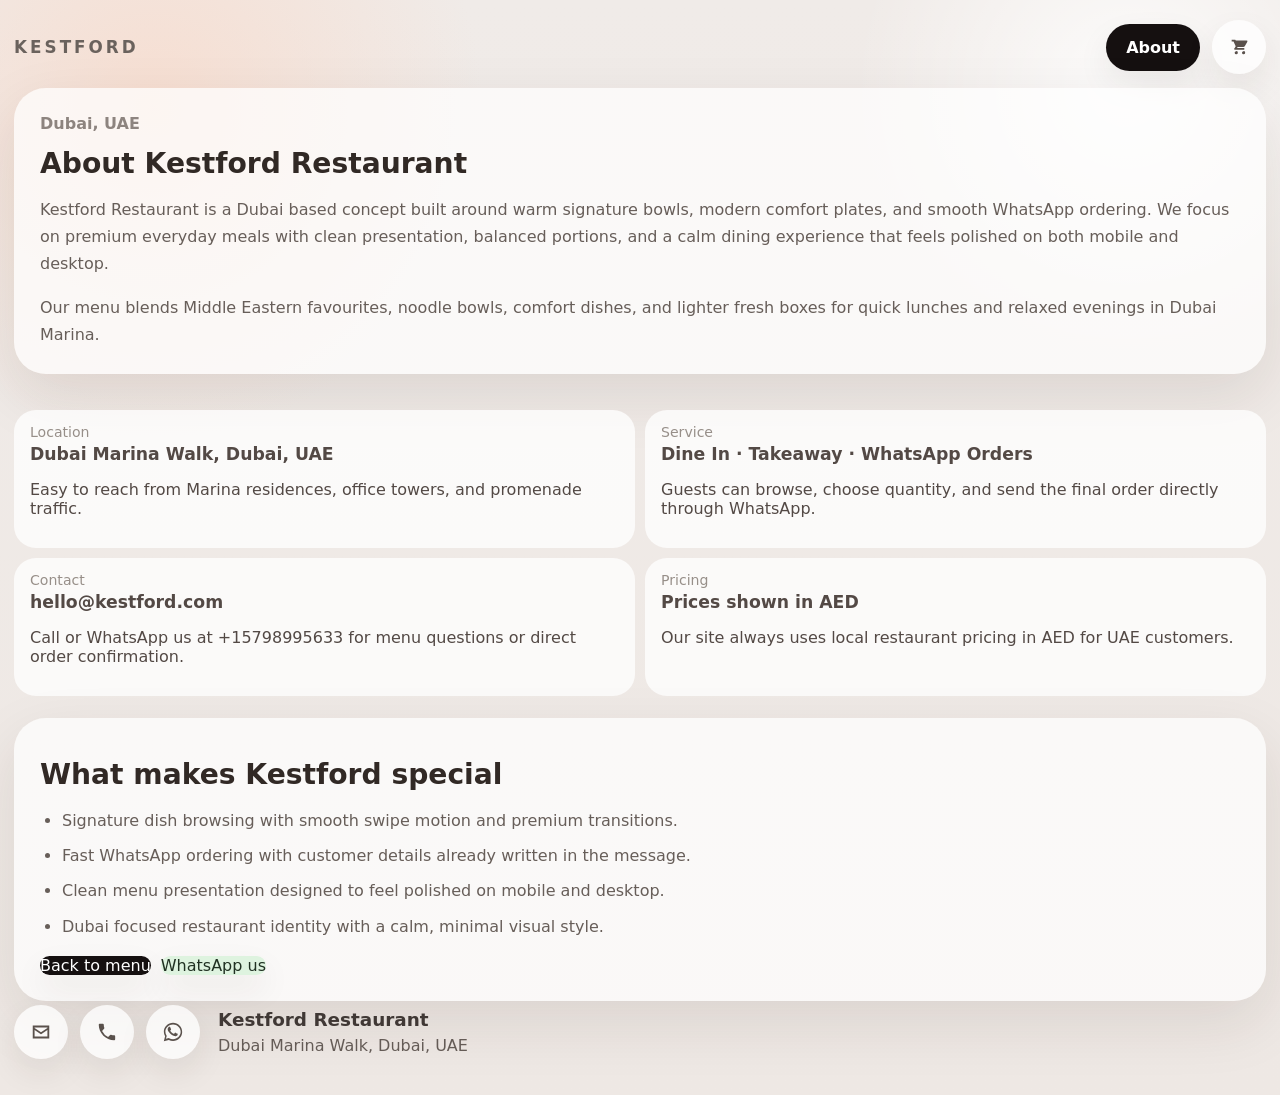
==== commit 7499f5e8: "Add files via upload" ====
--- a/about/index.html
+++ b/about/index.html
@@ -15,8 +15,8 @@
         <a class="brand" href="../">KESTFORD</a>
         <nav class="top-actions" aria-label="Main navigation">
           <a class="chip-link active" href="./">About</a>
-          <a class="icon-btn" href="../" aria-label="Back to menu">
-            <svg viewBox="0 0 24 24" aria-hidden="true"><path d="m14.41 7.41-1.41-1.41L7.59 12 13 17.41l1.41-1.41L10.41 12z"/></svg>
+          <a class="icon-btn" href="../" aria-label="Open cart and back to menu">
+            <svg viewBox="0 0 24 24" aria-hidden="true"><path d="M7 4H4v2h2l2.4 5.2-1.05 1.88A1 1 0 0 0 8.22 15h9.56v-2H9.92l.55-.98h6.2a2 2 0 0 0 1.79-1.11L21.1 6.4A1 1 0 0 0 20.2 5H8.53l-.6-1H7Zm2 12.5A1.75 1.75 0 1 0 10.75 18 1.75 1.75 0 0 0 9 16.5Zm8 0A1.75 1.75 0 1 0 18.75 18 1.75 1.75 0 0 0 17 16.5Z"/></svg>
           </a>
         </nav>
       </header>
@@ -59,7 +59,7 @@
           <a class="footer-icon" href="tel:+15798995633" aria-label="Call Kestford">
             <svg viewBox="0 0 24 24" aria-hidden="true"><path d="M6.62 10.79a15.05 15.05 0 0 0 6.59 6.59l2.2-2.2a1 1 0 0 1 1.01-.24c1.1.37 2.28.57 3.49.57a1 1 0 0 1 1 1V20a1 1 0 0 1-1 1C10.85 21 3 13.15 3 4a1 1 0 0 1 1-1h3.49a1 1 0 0 1 1 1c0 1.21.2 2.39.57 3.49a1 1 0 0 1-.24 1.01l-2.2 2.29Z"/></svg>
           </a>
-          <a class="footer-icon whatsapp-ring" href="https://wa.me/15798995633?text=Hello%20Kestford%20Restaurant." target="_blank" rel="noopener noreferrer" aria-label="WhatsApp Kestford">
+          <a class="footer-icon " href="https://wa.me/15798995633?text=Hello%20Kestford%20Restaurant." target="_blank" rel="noopener noreferrer" aria-label="WhatsApp Kestford">
             <svg viewBox="0 0 24 24" aria-hidden="true"><path d="M16.6 13.58c-.27-.14-1.6-.79-1.85-.88-.25-.09-.43-.14-.61.14-.18.27-.7.88-.86 1.06-.16.18-.31.2-.58.07-.27-.14-1.13-.42-2.16-1.34-.8-.71-1.34-1.59-1.49-1.86-.16-.27-.02-.41.12-.55.12-.12.27-.31.41-.47.14-.16.18-.27.27-.45.09-.18.05-.34-.02-.47-.07-.14-.61-1.47-.84-2.01-.22-.53-.44-.46-.61-.47h-.52c-.18 0-.47.07-.72.34-.25.27-.95.93-.95 2.27s.97 2.64 1.11 2.82c.14.18 1.9 2.9 4.6 4.06.64.28 1.14.45 1.53.58.64.2 1.22.17 1.68.1.51-.08 1.6-.65 1.83-1.28.23-.63.23-1.18.16-1.28-.06-.1-.24-.16-.5-.3Z"/><path d="M12.04 2C6.5 2 2 6.39 2 11.81c0 1.75.48 3.45 1.39 4.95L2 22l5.42-1.35a10.2 10.2 0 0 0 4.62 1.1h.01C17.59 21.75 22 17.36 22 11.94 22 6.52 17.58 2.12 12.04 2Zm0 17.92h-.01a8.3 8.3 0 0 1-4.23-1.16l-.3-.18-3.22.8.86-3.13-.2-.32a8.04 8.04 0 0 1-1.25-4.12c0-4.42 3.7-8.02 8.34-8.02 4.58 0 8.31 3.56 8.34 7.96 0 4.43-3.72 8.03-8.33 8.03Z"/></svg>
           </a>
         </div>
--- a/styles.css
+++ b/styles.css
@@ -1,12 +1,11 @@
-
 :root {
   --bg: #eee8e4;
-  --panel: rgba(255, 255, 255, 0.62);
-  --panel-strong: rgba(255, 255, 255, 0.82);
+  --panel: rgba(255, 255, 255, 0.54);
+  --panel-strong: rgba(255, 255, 255, 0.84);
   --text: #534945;
   --text-soft: #8d847f;
   --dark: #151010;
-  --light-green: #dff5e4;
+  --light-green: #def3df;
   --wa: #25d366;
   --shadow-soft: 0 14px 32px rgba(52, 34, 24, 0.08);
   --shadow-card: 0 22px 60px rgba(52, 34, 24, 0.1);
@@ -72,7 +71,7 @@
   border-radius: 999px;
   background: rgba(255, 255, 255, 0.78);
   box-shadow: var(--shadow-soft);
-  transition: transform 220ms ease, box-shadow 220ms ease;
+  transition: transform 220ms ease, box-shadow 220ms ease, opacity 220ms ease;
 }
 .chip-link:hover,
 .icon-btn:hover,
@@ -82,8 +81,10 @@
 .modal-close:hover,
 .primary-btn:hover,
 .secondary-btn:hover,
+.middle-btn:hover,
 .place-order-btn:hover,
-.menu-card:hover {
+.menu-card:hover,
+.floating-whatsapp:hover {
   transform: translateY(-1px);
 }
 .chip-link {
@@ -100,17 +101,48 @@
   height: 54px;
   color: #5a514c;
 }
+.cart-header-btn { position: relative; overflow: visible; }
+.cart-icon-wrap { position: relative; display: grid; place-items: center; width: 100%; height: 100%; overflow: hidden; border-radius: inherit; }
+.cart-peek {
+  position: absolute;
+  top: -12%;
+  left: 50%;
+  transform: translateX(-50%);
+  width: 62%;
+  height: 40%;
+  background-position: center top;
+  background-repeat: no-repeat;
+  background-size: contain;
+  opacity: 0;
+  transition: opacity 240ms ease;
+}
+.cart-header-btn.has-items .cart-peek { opacity: 1; }
+.cart-badge {
+  position: absolute;
+  top: -4px;
+  right: -2px;
+  min-width: 22px;
+  height: 22px;
+  padding: 0 6px;
+  border-radius: 999px;
+  background: var(--dark);
+  color: #fff;
+  font-size: 0.72rem;
+  font-weight: 700;
+  display: grid;
+  place-items: center;
+}
 
 .main-stack {
   display: flex;
   flex-direction: column;
-  gap: 18px;
+  gap: 16px;
   margin-top: 8px;
 }
 
 .plate-section {
   position: relative;
-  min-height: 315px;
+  min-height: 322px;
   display: flex;
   justify-content: center;
   align-items: flex-start;
@@ -124,41 +156,62 @@
   justify-content: center;
   touch-action: pan-y;
   user-select: none;
-  overflow: hidden;
+  overflow: visible;
+}
+.plate-shadow {
+  position: absolute;
+  left: 50%;
+  bottom: 14px;
+  width: min(56vw, 280px);
+  height: 36px;
+  transform: translateX(-50%);
+  border-radius: 999px;
+  background: radial-gradient(circle at center, rgba(62, 46, 35, 0.22) 0%, rgba(62, 46, 35, 0.1) 48%, rgba(62, 46, 35, 0) 74%);
+  filter: blur(9px);
+  z-index: 0;
 }
 .plate-layer {
   position: absolute;
   top: 8px;
-  width: clamp(240px, 27vw, 360px);
+  width: clamp(250px, 28vw, 360px);
   aspect-ratio: 1;
   display: flex;
   align-items: center;
   justify-content: center;
   transform-origin: 50% 50%;
+  z-index: 1;
 }
 .plate-layer img {
   width: 100%;
   height: 100%;
   object-fit: contain;
+  filter: drop-shadow(0 18px 18px rgba(63, 41, 25, 0.16)) drop-shadow(0 4px 6px rgba(0,0,0,0.08));
 }
 .plate-layer.incoming { opacity: 0; pointer-events: none; }
 .plate-layer.animate-in { animation: plateIn 820ms cubic-bezier(0.2, 0.84, 0.22, 1) forwards; }
 .plate-layer.animate-out { animation: plateOut 820ms cubic-bezier(0.36, 0.04, 0.18, 1) forwards; }
+.plate-helper {
+  position: absolute;
+  right: max(6px, calc(50% - 350px));
+  top: 14px;
+  margin: 0;
+  font-size: 0.68rem;
+  letter-spacing: 0.02em;
+  color: rgba(92, 82, 76, 0.72);
+}
 
 @keyframes plateIn {
-  0% { opacity: 0; transform: translateY(-145%) rotate(18deg) scale(0.9); }
+  0% { opacity: 0; transform: translateY(-145%) rotate(18deg) scale(0.92); }
   45% { opacity: 1; }
-  78% { transform: translateY(4%) rotate(-4deg) scale(0.98); }
+  78% { transform: translateY(4%) rotate(-4deg) scale(0.985); }
   100% { opacity: 1; transform: translateY(0) rotate(0deg) scale(1); }
 }
 @keyframes plateOut {
   0% { opacity: 1; transform: translateX(0) rotate(0deg) scale(1); }
-  100% { opacity: 0; transform: translateX(-150%) rotate(-28deg) scale(0.94); }
-}
-
-.menu-band {
-  position: relative;
-}
+  100% { opacity: 0; transform: translateX(-150%) rotate(-28deg) scale(0.95); }
+}
+
+.menu-band { position: relative; }
 .menu-shell {
   border-radius: 34px;
   background: rgba(255, 255, 255, 0.34);
@@ -168,65 +221,63 @@
 .menu-track {
   display: grid;
   grid-auto-flow: column;
-  grid-auto-columns: calc((100% - 8 * 12px) / 8.5);
-  gap: 12px;
+  grid-auto-columns: calc((100% - 4 * 14px) / 5.45);
+  gap: 14px;
   padding: 0 16px;
   overflow-x: auto;
   scroll-behavior: smooth;
-  scroll-snap-type: x mandatory;
   scrollbar-width: none;
 }
 .menu-track::-webkit-scrollbar { display: none; }
 .menu-card {
   min-width: 0;
-  border-radius: 28px;
-  padding: 14px 8px 16px;
+  border-radius: 30px;
+  padding: 16px 10px 18px;
   text-align: center;
   background: rgba(255, 255, 255, var(--box-alpha, 0.34));
-  scroll-snap-align: start;
-  transition: transform 220ms ease, background 220ms ease, opacity 220ms ease;
+  transition: transform 220ms ease, background 220ms ease, opacity 220ms ease, box-shadow 220ms ease;
 }
 .menu-card.active {
-  background: rgba(255, 255, 255, 0.5);
+  background: rgba(255, 255, 255, 0.6);
+  box-shadow: inset 0 0 0 1px rgba(255,255,255,0.25), 0 18px 24px rgba(65, 50, 39, 0.06);
 }
 .menu-card img {
-  width: 64px;
-  height: 64px;
-  margin: 0 auto 10px;
+  width: 92px;
+  height: 92px;
+  margin: 0 auto 14px;
   object-fit: contain;
+  filter: drop-shadow(0 12px 14px rgba(54, 39, 29, 0.14));
 }
 .menu-card span,
 .menu-card strong,
 .menu-card em {
   display: block;
-  line-height: 1.12;
+  line-height: 1.06;
   font-style: normal;
 }
 .menu-card span {
   color: #69605b;
-  font-size: 0.78rem;
+  font-size: 0.82rem;
 }
 .menu-card strong {
   color: #4d4540;
-  font-size: 0.85rem;
+  font-size: 0.84rem;
   margin-top: 2px;
 }
 .menu-card em {
   color: #b27928;
   font-weight: 800;
-  font-size: 0.88rem;
-  margin-top: 8px;
+  font-size: 0.9rem;
+  margin-top: 10px;
 }
 
 .content-layout {
   display: grid;
-  grid-template-columns: minmax(0, 1.18fr) minmax(340px, 0.82fr);
-  gap: 24px;
+  grid-template-columns: minmax(0, 1.16fr) minmax(320px, 0.84fr);
+  gap: 22px;
   align-items: start;
 }
-.hero-copy {
-  padding-top: 4px;
-}
+.hero-copy { padding-top: 4px; }
 .eyebrow {
   margin: 0 0 12px;
   font-size: 1rem;
@@ -241,40 +292,41 @@
   text-transform: uppercase;
   letter-spacing: -0.04em;
 }
+.dish-title span,
+.dish-title strong {
+  position: relative;
+  display: inline-block;
+}
 .dish-title span {
   font-size: clamp(3.2rem, 7vw, 6.8rem);
   font-weight: 300;
   color: #8a817c;
-  animation: softWaveGlow 5.8s ease-in-out infinite;
+  animation: rightToLeftGlow 5.2s ease-in-out infinite;
 }
 .dish-title strong {
   font-size: clamp(3.3rem, 7.1vw, 7rem);
   font-weight: 900;
   color: #4b423e;
-  animation: softWaveGlow 5.8s ease-in-out infinite 0.2s;
-}
-@keyframes softWaveGlow {
-  0%, 100% { text-shadow: 0 0 0 rgba(255,255,255,0); }
-  50% { text-shadow: 0 0 12px rgba(255,255,255,0.24); }
+  animation: rightToLeftGlow 5.2s ease-in-out infinite 0.18s;
+}
+@keyframes rightToLeftGlow {
+  0%, 100% { text-shadow: 12px 0 18px rgba(255,255,255,0.32), 0 0 0 rgba(255,255,255,0); }
+  45% { text-shadow: 0 0 12px rgba(255,255,255,0.2); }
+  70% { text-shadow: -10px 0 18px rgba(255,255,255,0.30); }
 }
 .hero-description,
 .details-copy,
 .about-copy,
-.about-list li {
-  margin: 18px 0 0;
-  font-size: 1rem;
-  line-height: 1.72;
-  color: #675e59;
-}
+.about-list li { margin: 16px 0 0; font-size: 1rem; line-height: 1.7; color: #675e59; }
 .meta-row {
   display: flex;
   align-items: center;
   gap: 12px;
   flex-wrap: wrap;
-  margin-top: 22px;
+  margin-top: 20px;
 }
 .tag-row {
-  margin-top: 16px;
+  margin-top: 14px;
   display: grid;
   grid-template-columns: repeat(4, minmax(0, 1fr));
   gap: 10px;
@@ -284,6 +336,7 @@
 .tag-pill,
 .primary-btn,
 .secondary-btn,
+.middle-btn,
 .place-order-btn {
   border-radius: 999px;
   box-shadow: var(--shadow-soft);
@@ -293,8 +346,8 @@
   display: inline-flex;
   align-items: center;
   justify-content: center;
-  min-height: 54px;
-  padding: 12px 18px;
+  min-height: 52px;
+  padding: 11px 16px;
   background: rgba(255,255,255,0.84);
   color: #5d544f;
   font-weight: 700;
@@ -303,41 +356,37 @@
 .meta-pill.strong { color: #4a423d; }
 .tag-pill {
   min-width: 0;
-  font-size: 0.92rem;
-  padding: 11px 14px;
+  font-size: 0.85rem;
+  padding: 10px 12px;
   text-align: center;
 }
 .cta-row {
-  margin-top: 18px;
-  display: flex;
-  justify-content: center;
-  align-items: center;
-  gap: 12px;
-  flex-wrap: wrap;
-}
-.primary-btn,
-.secondary-btn,
+  margin-top: 16px;
+  display: flex;
+  justify-content: center;
+  align-items: center;
+  gap: 10px;
+  flex-wrap: nowrap;
+}
+.compact-btn,
 .place-order-btn {
   display: inline-flex;
   align-items: center;
   justify-content: center;
   gap: 8px;
-  min-width: 176px;
-  padding: 12px 20px;
-  font-size: 1rem;
-}
-.primary-btn {
-  background: var(--dark);
-  color: #fff;
-}
-.secondary-btn {
-  background: var(--light-green);
-  color: #203122;
-}
-.secondary-btn.ordering { transform: scale(0.98); }
+  min-width: 0;
+  padding: 11px 16px;
+  font-size: 0.96rem;
+  line-height: 1;
+}
+.primary-btn { background: var(--dark); color: #fff; }
+.secondary-btn { background: var(--light-green); color: #203122; }
+.middle-btn { background: rgba(255,255,255,0.82); color: #5f5954; }
+.compact-btn { flex: 1 1 0; max-width: 184px; }
+.middle-btn.success-flash { box-shadow: 0 0 0 3px rgba(164, 171, 176, 0.18), var(--shadow-soft); }
 
 .details-card {
-  padding: 20px;
+  padding: 16px 18px;
   border-radius: 32px;
   background: rgba(255,255,255,0.72);
   backdrop-filter: blur(16px);
@@ -346,79 +395,53 @@
 .details-head,
 .score-fav-row,
 .card-footer-row,
-.footer-icons {
-  display: flex;
-  align-items: center;
-}
-.details-head {
-  justify-content: space-between;
-  gap: 12px;
-  margin-bottom: 16px;
-}
+.footer-icons { display: flex; align-items: center; }
+.details-head { justify-content: space-between; gap: 12px; margin-bottom: 12px; }
 .tab {
-  padding: 10px 16px;
+  padding: 9px 14px;
   border-radius: 999px;
   background: transparent;
   color: #8f8681;
   font-weight: 700;
 }
 .tab.active { background: var(--dark); color: #fff; }
-.score-fav-row {
-  justify-content: space-between;
-  gap: 16px;
-}
+.score-fav-row { justify-content: space-between; gap: 14px; }
 .score-pill {
-  width: 88px;
-  height: 88px;
-  border-radius: 28px;
+  width: 78px;
+  height: 78px;
+  border-radius: 24px;
   display: flex;
   align-items: center;
   justify-content: center;
   background: linear-gradient(180deg, #ffd6e0 0%, #f6c0cc 100%);
   color: #1f1916;
-  font-size: 1.95rem;
+  font-size: 1.75rem;
   font-weight: 900;
 }
 .details-card h2,
 .about-title,
-.about-subtitle {
-  margin: 16px 0 0;
-  font-size: clamp(1.9rem, 2.4vw, 2.35rem);
-  color: #312925;
-}
+.about-subtitle { margin: 14px 0 0; font-size: clamp(1.7rem, 2.2vw, 2.1rem); color: #312925; }
 .details-grid,
 .about-grid {
   display: grid;
   grid-template-columns: repeat(2, minmax(0, 1fr));
-  gap: 12px;
-  margin-top: 18px;
+  gap: 10px;
+  margin-top: 14px;
 }
 .detail-box,
-.about-box {
-  padding: 16px 18px;
-  border-radius: 24px;
-  background: rgba(255,255,255,0.78);
-}
+.about-box { padding: 14px 16px; border-radius: 22px; background: rgba(255,255,255,0.78); }
 .detail-box span,
-.about-box span {
-  display: block;
-  color: #978f89;
-  font-size: 0.9rem;
-  margin-bottom: 6px;
-}
+.about-box span { display: block; color: #978f89; font-size: 0.88rem; margin-bottom: 4px; }
 .detail-box strong,
-.about-box strong {
-  font-size: 1.12rem;
-}
+.about-box strong { font-size: 1.08rem; }
 .card-footer-row {
-  gap: 12px;
+  gap: 10px;
   flex-wrap: wrap;
-  padding-top: 18px;
-  margin-top: 18px;
+  padding-top: 14px;
+  margin-top: 14px;
   border-top: 1px solid rgba(85, 74, 68, 0.12);
 }
 .footer-note { color: #7d746f; }
-
 .contact-footer {
   display: flex;
   align-items: center;
@@ -426,25 +449,11 @@
   flex-wrap: wrap;
   margin-top: 24px;
 }
-.footer-icons {
-  gap: 12px;
-  flex-wrap: wrap;
-}
-.footer-copy {
-  display: flex;
-  flex-direction: column;
-  gap: 6px;
-  color: #645b56;
-}
+.footer-icons { gap: 12px; flex-wrap: wrap; }
+.footer-copy { display: flex; flex-direction: column; gap: 6px; color: #645b56; }
 .footer-copy strong { font-size: 1.15rem; color: #403835; }
-.whatsapp-ring { color: var(--wa); }
-
 .round-muted,
-.heart-btn {
-  width: 50px;
-  height: 50px;
-  color: #5b534e;
-}
+.heart-btn { width: 50px; height: 50px; color: #5b534e; }
 
 .floating-whatsapp {
   position: fixed;
@@ -454,14 +463,14 @@
   display: inline-flex;
   align-items: center;
   gap: 10px;
-  padding: 14px 18px;
+  padding: 14px 20px;
   border-radius: 999px;
-  background: linear-gradient(135deg, #43e97b 0%, #25d366 100%);
+  background: linear-gradient(135deg, rgba(67, 233, 123, 0.88) 0%, rgba(37, 211, 102, 0.94) 100%);
   color: #fff;
-  box-shadow: 0 18px 36px rgba(37, 211, 102, 0.34);
+  box-shadow: 0 18px 36px rgba(37, 211, 102, 0.22), inset 0 1px 0 rgba(255,255,255,0.26);
+  backdrop-filter: blur(14px) saturate(140%);
 }
 .floating-whatsapp svg { width: 24px; height: 24px; }
-.floating-whatsapp:hover { transform: translateY(-2px); }
 
 .modal-shell {
   position: fixed;
@@ -479,84 +488,90 @@
   position: absolute;
   inset: 0;
   background: rgba(39, 27, 22, 0.28);
-  backdrop-filter: blur(5px);
+  backdrop-filter: blur(6px);
 }
 .order-modal {
   position: relative;
-  width: min(92vw, 720px);
-  max-height: min(86vh, 760px);
+  width: min(92vw, 700px);
+  max-height: min(78vh, 620px);
   overflow: auto;
-  padding: 22px;
+  padding: 18px;
   border-radius: 30px;
-  background: rgba(255,255,255,0.97);
-  box-shadow: 0 24px 60px rgba(31, 20, 15, 0.2);
+  background: linear-gradient(180deg, rgba(255,255,255,0.72) 0%, rgba(255,255,255,0.58) 100%);
+  backdrop-filter: blur(18px) saturate(130%);
+  box-shadow: 0 24px 60px rgba(31, 20, 15, 0.2), inset 0 1px 0 rgba(255,255,255,0.45);
+}
+.order-modal.pop-in { animation: modalPop 320ms cubic-bezier(0.2,0.8,0.2,1); }
+@keyframes modalPop {
+  0% { transform: translateY(18px) scale(0.96); opacity: 0; }
+  100% { transform: translateY(0) scale(1); opacity: 1; }
 }
 .modal-close {
   position: absolute;
-  top: 14px;
-  right: 14px;
+  top: 12px;
+  right: 12px;
   font-size: 1.8rem;
-  background: #f2edeb;
-}
-.modal-intro {
-  margin: 10px 0 0;
-  color: #6f6660;
+  background: rgba(244,239,237,0.82);
+}
+.modal-intro { margin: 8px 0 0; color: #6f6660; }
+.order-cart-list {
+  display: flex;
+  flex-wrap: wrap;
+  gap: 8px;
+  margin-top: 14px;
+}
+.order-cart-chip {
+  display: inline-flex;
+  align-items: center;
+  gap: 8px;
+  padding: 8px 12px;
+  border-radius: 999px;
+  background: rgba(255,255,255,0.6);
+  box-shadow: var(--shadow-soft);
+}
+.order-cart-chip img { width: 28px; height: 28px; object-fit: contain; }
+.order-cart-chip.drop-in { animation: chipDrop 320ms cubic-bezier(0.2,0.8,0.2,1) both; }
+@keyframes chipDrop {
+  0% { opacity: 0; transform: translateY(-14px) scale(0.96); }
+  100% { opacity: 1; transform: translateY(0) scale(1); }
 }
 .form-grid {
   display: grid;
   grid-template-columns: repeat(2, minmax(0, 1fr));
-  gap: 12px;
-  margin-top: 18px;
-}
-.form-grid label {
-  display: flex;
-  flex-direction: column;
-  gap: 8px;
-}
-.form-grid label span {
-  color: #756d67;
-  font-weight: 700;
-}
+  gap: 10px;
+  margin-top: 14px;
+}
+.form-grid label { display: flex; flex-direction: column; gap: 6px; }
+.form-grid label span { color: #756d67; font-weight: 700; }
 .form-grid input {
   width: 100%;
-  height: 52px;
-  border: 1px solid rgba(109, 98, 90, 0.16);
+  height: 50px;
+  border: 1px solid rgba(109, 98, 90, 0.14);
   border-radius: 18px;
-  background: #fff;
+  background: rgba(255,255,255,0.58);
   padding: 0 16px;
 }
 .full-width { grid-column: 1 / -1; }
-.qty-control {
-  display: grid;
-  grid-template-columns: 54px 1fr 54px;
-  gap: 8px;
-}
-.qty-control button {
-  border-radius: 18px;
-  background: #f3eeeb;
-  font-size: 1.5rem;
-}
+.qty-control { display: grid; grid-template-columns: 54px 1fr 54px; gap: 8px; }
+.qty-control button { border-radius: 18px; background: rgba(243,238,235,0.82); font-size: 1.5rem; }
 .qty-control input { text-align: center; }
 .order-summary {
   display: flex;
   justify-content: space-between;
   gap: 14px;
-  margin-top: 16px;
-  padding: 16px 18px;
+  margin-top: 14px;
+  padding: 14px 16px;
   border-radius: 22px;
-  background: #f3efec;
-}
-.order-summary span {
-  display: block;
-  color: #8e8580;
-  margin-bottom: 4px;
-}
-.order-summary strong { font-size: 1.16rem; }
+  background: rgba(243,239,236,0.72);
+}
+.order-summary span { display: block; color: #8e8580; margin-bottom: 4px; }
+.order-summary strong { font-size: 1.1rem; }
 .place-order-btn {
   width: 100%;
-  margin-top: 16px;
+  margin-top: 14px;
   background: var(--dark);
   color: #fff;
+  padding: 14px 18px;
 }
 
 .fly-plate {
@@ -566,89 +581,69 @@
   transition: transform 760ms cubic-bezier(0.2, 0.82, 0.18, 1), opacity 760ms ease;
   will-change: transform, opacity;
 }
-.fly-plate img {
-  width: 100%;
-  height: 100%;
-  object-fit: contain;
-}
-
-.about-layout {
-  display: flex;
-  flex-direction: column;
-  gap: 22px;
-  margin-top: 14px;
-}
-.about-hero-card {
-  padding: 26px;
-  border-radius: 32px;
-  background: rgba(255,255,255,0.72);
-  box-shadow: var(--shadow-card);
-}
-.about-list {
-  margin: 14px 0 0;
-  padding-left: 22px;
-}
+.fly-plate img { width: 100%; height: 100%; object-fit: contain; }
+.fly-plate.mini { width: 60px !important; height: 60px !important; }
+
+.about-layout { display: flex; flex-direction: column; gap: 22px; margin-top: 14px; }
+.about-hero-card { padding: 26px; border-radius: 32px; background: rgba(255,255,255,0.72); box-shadow: var(--shadow-card); }
+.about-list { margin: 14px 0 0; padding-left: 22px; }
 .about-list li + li { margin-top: 8px; }
 .about-cta-row { justify-content: flex-start; }
 .about-footer { margin-top: 4px; }
 
 .fade-swap { animation: textSwap 260ms ease; }
-@keyframes textSwap {
-  from { opacity: 0.45; transform: translateY(8px); }
-  to { opacity: 1; transform: translateY(0); }
-}
+@keyframes textSwap { from { opacity: 0.45; transform: translateY(8px); } to { opacity: 1; transform: translateY(0); } }
 
 @media (max-width: 1100px) {
   .page-width { width: min(100% - 22px, 1260px); }
-  .menu-track { grid-auto-columns: calc((100% - 6 * 12px) / 6.5); }
-}
-
+  .menu-track { grid-auto-columns: calc((100% - 4 * 12px) / 5.2); }
+}
 @media (max-width: 860px) {
   .content-layout { grid-template-columns: 1fr; }
-  .menu-track { grid-auto-columns: calc((100% - 4 * 12px) / 4.5); }
   .details-card { max-width: 720px; }
 }
-
 @media (max-width: 760px) {
   .page-shell { padding-top: 14px; }
   .page-width { width: min(100% - 18px, 1260px); }
   .top-actions { gap: 8px; }
   .chip-link { padding: 12px 16px; }
-  .icon-btn,
-  .footer-icon,
-  .round-muted,
-  .heart-btn,
-  .modal-close { width: 48px; height: 48px; }
-  .plate-section { min-height: 300px; }
-  .plate-layer { width: min(78vw, 300px); }
-  .menu-shell { border-radius: 30px; padding: 16px 0; }
-  .menu-track { grid-auto-columns: calc((100% - 4 * 10px) / 4.5); gap: 10px; padding: 0 12px; }
-  .menu-card { padding: 12px 6px 14px; border-radius: 24px; }
-  .menu-card img { width: 58px; height: 58px; }
+  .icon-btn, .footer-icon, .round-muted, .heart-btn, .modal-close { width: 48px; height: 48px; }
+  .plate-section { min-height: 290px; }
+  .plate-stage { width: 100%; }
+  .plate-layer { width: min(72vw, 282px); top: 8px; }
+  .plate-shadow { width: min(58vw, 220px); bottom: 20px; }
+  .plate-helper { right: 14px; top: 8px; font-size: 0.62rem; max-width: 110px; text-align: right; }
+  .menu-shell { border-radius: 30px; padding: 14px 0; }
+  .menu-track { grid-auto-columns: calc((100% - 4 * 10px) / 4.55); gap: 10px; padding: 0 12px; }
+  .menu-card { padding: 12px 8px 14px; border-radius: 24px; }
+  .menu-card img { width: 72px; height: 72px; margin-bottom: 12px; }
+  .menu-card span { font-size: 0.7rem; }
+  .menu-card strong { font-size: 0.78rem; }
+  .menu-card em { font-size: 0.78rem; margin-top: 8px; }
   .dish-title span { font-size: clamp(2.95rem, 13vw, 4.1rem); }
   .dish-title strong { font-size: clamp(3rem, 13.5vw, 4.3rem); }
-  .tag-row { grid-template-columns: repeat(4, minmax(0, 1fr)); gap: 8px; }
-  .tag-pill { font-size: 0.76rem; min-height: 46px; padding: 8px 10px; }
-  .cta-row { gap: 10px; }
-  .primary-btn, .secondary-btn { min-width: 132px; padding: 10px 14px; font-size: 0.96rem; }
-  .details-card { padding: 18px; }
-  .score-pill { width: 78px; height: 78px; font-size: 1.7rem; }
+  .tag-row { gap: 8px; }
+  .tag-pill { font-size: 0.72rem; min-height: 42px; padding: 8px 10px; }
+  .compact-btn { max-width: none; padding: 10px 10px; font-size: 0.84rem; }
+  .cta-row { gap: 8px; }
+  .details-card { padding: 16px; }
+  .score-pill { width: 72px; height: 72px; font-size: 1.55rem; }
   .details-grid, .about-grid, .form-grid { grid-template-columns: 1fr; }
-  .order-modal { width: min(90vw, 420px); padding: 18px; }
-  .contact-footer { padding-bottom: 84px; }
-  .floating-whatsapp { right: 12px; bottom: 12px; padding: 14px; }
-  .floating-whatsapp span { display: none; }
-}
-
+  .order-modal { width: min(90vw, 420px); padding: 16px; max-height: min(76vh, 580px); }
+  .contact-footer { padding-bottom: 94px; }
+  .floating-whatsapp { right: 12px; bottom: 12px; padding: 13px 16px; }
+}
 @media (max-width: 420px) {
   .brand { font-size: 0.98rem; }
-  .plate-section { min-height: 290px; }
-  .plate-layer { width: min(78vw, 292px); top: 2px; }
-  .menu-card span { font-size: 0.66rem; }
-  .menu-card strong { font-size: 0.78rem; }
-  .menu-card em { font-size: 0.76rem; }
+  .plate-section { min-height: 282px; }
+  .plate-layer { width: min(71vw, 272px); }
   .meta-row { gap: 10px; }
-  .meta-pill { min-height: 50px; padding: 10px 16px; }
-  .details-card h2 { font-size: 1.75rem; }
-  .details-copy, .hero-description { font-size: 0.98rem; }
-}
+  .meta-pill { min-height: 46px; padding: 10px 14px; }
+  .details-card h2 { font-size: 1.62rem; }
+  .details-copy, .hero-description { font-size: 0.95rem; }
+  .compact-btn { font-size: 0.78rem; padding: 9px 8px; }
+  .compact-btn svg { width: 18px; height: 18px; }
+  .footer-icons { gap: 10px; }
+  .footer-icon { width: 46px; height: 46px; }
+  .floating-whatsapp span { font-size: 0.92rem; }
+}
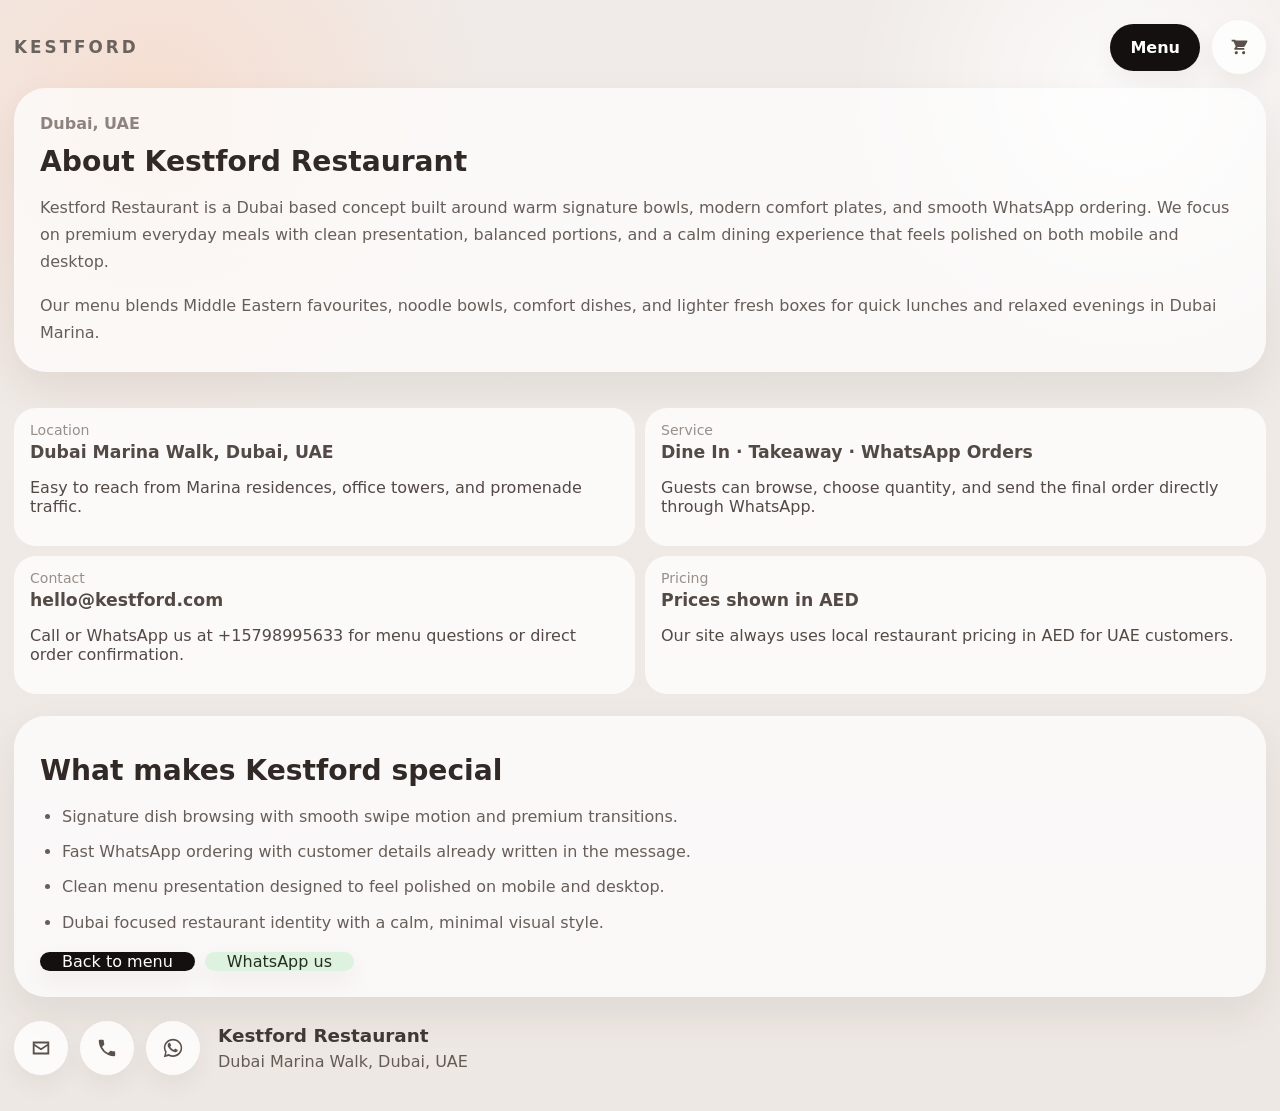
==== commit 556bdbf3: "Add files via upload" ====
--- a/about/index.html
+++ b/about/index.html
@@ -14,7 +14,7 @@
       <header class="topbar page-width">
         <a class="brand" href="../">KESTFORD</a>
         <nav class="top-actions" aria-label="Main navigation">
-          <a class="chip-link active" href="./">About</a>
+          <a class="chip-link active" href="../">Menu</a>
           <a class="icon-btn" href="../" aria-label="Open cart and back to menu">
             <svg viewBox="0 0 24 24" aria-hidden="true"><path d="M7 4H4v2h2l2.4 5.2-1.05 1.88A1 1 0 0 0 8.22 15h9.56v-2H9.92l.55-.98h6.2a2 2 0 0 0 1.79-1.11L21.1 6.4A1 1 0 0 0 20.2 5H8.53l-.6-1H7Zm2 12.5A1.75 1.75 0 1 0 10.75 18 1.75 1.75 0 0 0 9 16.5Zm8 0A1.75 1.75 0 1 0 18.75 18 1.75 1.75 0 0 0 17 16.5Z"/></svg>
           </a>
@@ -45,8 +45,8 @@
             <li>Dubai focused restaurant identity with a calm, minimal visual style.</li>
           </ul>
           <div class="cta-row about-cta-row">
-            <a class="primary-btn" href="../">Back to menu</a>
-            <a class="secondary-btn" href="https://wa.me/15798995633?text=Hello%20Kestford%20Restaurant." target="_blank" rel="noopener noreferrer">WhatsApp us</a>
+            <a class="primary-btn about-fit-btn" href="../">Back to menu</a>
+            <a class="secondary-btn about-fit-btn" href="https://wa.me/15798995633?text=Hello%20Kestford%20Restaurant." target="_blank" rel="noopener noreferrer">WhatsApp us</a>
           </div>
         </section>
       </main>
@@ -59,7 +59,7 @@
           <a class="footer-icon" href="tel:+15798995633" aria-label="Call Kestford">
             <svg viewBox="0 0 24 24" aria-hidden="true"><path d="M6.62 10.79a15.05 15.05 0 0 0 6.59 6.59l2.2-2.2a1 1 0 0 1 1.01-.24c1.1.37 2.28.57 3.49.57a1 1 0 0 1 1 1V20a1 1 0 0 1-1 1C10.85 21 3 13.15 3 4a1 1 0 0 1 1-1h3.49a1 1 0 0 1 1 1c0 1.21.2 2.39.57 3.49a1 1 0 0 1-.24 1.01l-2.2 2.29Z"/></svg>
           </a>
-          <a class="footer-icon " href="https://wa.me/15798995633?text=Hello%20Kestford%20Restaurant." target="_blank" rel="noopener noreferrer" aria-label="WhatsApp Kestford">
+          <a class="footer-icon" href="https://wa.me/15798995633?text=Hello%20Kestford%20Restaurant." target="_blank" rel="noopener noreferrer" aria-label="WhatsApp Kestford">
             <svg viewBox="0 0 24 24" aria-hidden="true"><path d="M16.6 13.58c-.27-.14-1.6-.79-1.85-.88-.25-.09-.43-.14-.61.14-.18.27-.7.88-.86 1.06-.16.18-.31.2-.58.07-.27-.14-1.13-.42-2.16-1.34-.8-.71-1.34-1.59-1.49-1.86-.16-.27-.02-.41.12-.55.12-.12.27-.31.41-.47.14-.16.18-.27.27-.45.09-.18.05-.34-.02-.47-.07-.14-.61-1.47-.84-2.01-.22-.53-.44-.46-.61-.47h-.52c-.18 0-.47.07-.72.34-.25.27-.95.93-.95 2.27s.97 2.64 1.11 2.82c.14.18 1.9 2.9 4.6 4.06.64.28 1.14.45 1.53.58.64.2 1.22.17 1.68.1.51-.08 1.6-.65 1.83-1.28.23-.63.23-1.18.16-1.28-.06-.1-.24-.16-.5-.3Z"/><path d="M12.04 2C6.5 2 2 6.39 2 11.81c0 1.75.48 3.45 1.39 4.95L2 22l5.42-1.35a10.2 10.2 0 0 0 4.62 1.1h.01C17.59 21.75 22 17.36 22 11.94 22 6.52 17.58 2.12 12.04 2Zm0 17.92h-.01a8.3 8.3 0 0 1-4.23-1.16l-.3-.18-3.22.8.86-3.13-.2-.32a8.04 8.04 0 0 1-1.25-4.12c0-4.42 3.7-8.02 8.34-8.02 4.58 0 8.31 3.56 8.34 7.96 0 4.43-3.72 8.03-8.33 8.03Z"/></svg>
           </a>
         </div>
--- a/styles.css
+++ b/styles.css
@@ -1,14 +1,14 @@
 :root {
   --bg: #eee8e4;
   --panel: rgba(255, 255, 255, 0.54);
-  --panel-strong: rgba(255, 255, 255, 0.84);
+  --panel-strong: rgba(255, 255, 255, 0.86);
   --text: #534945;
   --text-soft: #8d847f;
   --dark: #151010;
   --light-green: #def3df;
   --wa: #25d366;
-  --shadow-soft: 0 14px 32px rgba(52, 34, 24, 0.08);
-  --shadow-card: 0 22px 60px rgba(52, 34, 24, 0.1);
+  --shadow-soft: 0 10px 24px rgba(52, 34, 24, 0.06);
+  --shadow-card: 0 18px 42px rgba(52, 34, 24, 0.08);
   --radius-xl: 34px;
   --radius-lg: 28px;
   --radius-md: 22px;
@@ -23,7 +23,7 @@
   color: var(--text);
   font-family: Inter, ui-sans-serif, system-ui, -apple-system, BlinkMacSystemFont, "Segoe UI", sans-serif;
 }
-body { overflow-x: hidden; }
+body { overflow-x: hidden; overscroll-behavior-y: none; }
 a { color: inherit; text-decoration: none; }
 button, input { font: inherit; }
 button { border: 0; cursor: pointer; }
@@ -69,9 +69,9 @@
   align-items: center;
   justify-content: center;
   border-radius: 999px;
-  background: rgba(255, 255, 255, 0.78);
+  background: rgba(255, 255, 255, 0.82);
   box-shadow: var(--shadow-soft);
-  transition: transform 220ms ease, box-shadow 220ms ease, opacity 220ms ease;
+  transition: transform 160ms ease, box-shadow 160ms ease, opacity 160ms ease;
 }
 .chip-link:hover,
 .icon-btn:hover,
@@ -102,19 +102,27 @@
   color: #5a514c;
 }
 .cart-header-btn { position: relative; overflow: visible; }
-.cart-icon-wrap { position: relative; display: grid; place-items: center; width: 100%; height: 100%; overflow: hidden; border-radius: inherit; }
+.cart-icon-wrap {
+  position: relative;
+  display: grid;
+  place-items: center;
+  width: 100%;
+  height: 100%;
+  overflow: hidden;
+  border-radius: inherit;
+}
 .cart-peek {
   position: absolute;
-  top: -12%;
+  top: -10%;
   left: 50%;
   transform: translateX(-50%);
-  width: 62%;
-  height: 40%;
+  width: 56%;
+  height: 34%;
   background-position: center top;
   background-repeat: no-repeat;
   background-size: contain;
   opacity: 0;
-  transition: opacity 240ms ease;
+  transition: opacity 200ms ease;
 }
 .cart-header-btn.has-items .cart-peek { opacity: 1; }
 .cart-badge {
@@ -132,83 +140,140 @@
   display: grid;
   place-items: center;
 }
+.cart-badge.is-empty { opacity: 0; transform: scale(0.8); }
 
 .main-stack {
   display: flex;
   flex-direction: column;
-  gap: 16px;
+  gap: 18px;
   margin-top: 8px;
 }
 
 .plate-section {
   position: relative;
-  min-height: 322px;
+  min-height: 430px;
   display: flex;
   justify-content: center;
   align-items: flex-start;
 }
 .plate-stage {
   position: relative;
-  width: min(100%, 520px);
+  width: min(100%, 820px);
   min-height: inherit;
   display: flex;
   align-items: flex-start;
   justify-content: center;
   touch-action: pan-y;
   user-select: none;
-  overflow: visible;
+  overflow: hidden;
+  contain: layout paint;
+  border-radius: 28px;
+}
+.plate-name-backdrop {
+  position: absolute;
+  inset: 0;
+  display: grid;
+  align-content: center;
+  justify-items: center;
+  gap: 4px;
+  z-index: 0;
+  overflow: hidden;
+  pointer-events: none;
+  padding-top: 48px;
+}
+.plate-name-line {
+  width: 100%;
+  display: flex;
+  justify-content: center;
+  flex-wrap: nowrap;
+  gap: clamp(10px, 1.6vw, 18px);
+  line-height: 0.9;
+  text-transform: uppercase;
+  letter-spacing: -0.05em;
+  overflow: hidden;
+  white-space: nowrap;
+}
+.plate-name-line.line-top {
+  font-size: clamp(3.6rem, 11vw, 8.2rem);
+  font-weight: 300;
+  color: rgba(72, 63, 58, 0.19);
+}
+.plate-name-line.line-bottom {
+  font-size: clamp(3.7rem, 11.4vw, 8.7rem);
+  font-weight: 900;
+  color: rgba(72, 63, 58, 0.26);
+}
+.word-flip {
+  display: inline-flex;
+  perspective: 900px;
+}
+.word-flip > span {
+  display: inline-block;
+  transform-origin: center bottom;
+  animation: wordFlipIn 520ms cubic-bezier(0.2, 0.82, 0.2, 1) both;
+  animation-delay: var(--delay, 0ms);
+}
+@keyframes wordFlipIn {
+  0% { opacity: 0; transform: rotateX(-92deg) translateY(38px); }
+  100% { opacity: 1; transform: rotateX(0deg) translateY(0); }
 }
 .plate-shadow {
   position: absolute;
   left: 50%;
-  bottom: 14px;
-  width: min(56vw, 280px);
-  height: 36px;
+  bottom: 42px;
+  width: min(46vw, 300px);
+  height: 34px;
   transform: translateX(-50%);
   border-radius: 999px;
-  background: radial-gradient(circle at center, rgba(62, 46, 35, 0.22) 0%, rgba(62, 46, 35, 0.1) 48%, rgba(62, 46, 35, 0) 74%);
-  filter: blur(9px);
-  z-index: 0;
+  background: radial-gradient(circle at center, rgba(58, 40, 30, 0.24) 0%, rgba(58, 40, 30, 0.12) 38%, rgba(58, 40, 30, 0.03) 68%, rgba(58, 40, 30, 0) 82%);
+  filter: blur(10px);
+  z-index: 1;
 }
 .plate-layer {
   position: absolute;
-  top: 8px;
-  width: clamp(250px, 28vw, 360px);
+  top: 42px;
+  width: clamp(250px, 27vw, 348px);
   aspect-ratio: 1;
   display: flex;
   align-items: center;
   justify-content: center;
   transform-origin: 50% 50%;
-  z-index: 1;
+  z-index: 2;
 }
 .plate-layer img {
   width: 100%;
   height: 100%;
   object-fit: contain;
-  filter: drop-shadow(0 18px 18px rgba(63, 41, 25, 0.16)) drop-shadow(0 4px 6px rgba(0,0,0,0.08));
+  filter: drop-shadow(0 18px 22px rgba(65, 44, 29, 0.12)) drop-shadow(0 8px 10px rgba(0,0,0,0.08));
 }
 .plate-layer.incoming { opacity: 0; pointer-events: none; }
-.plate-layer.animate-in { animation: plateIn 820ms cubic-bezier(0.2, 0.84, 0.22, 1) forwards; }
-.plate-layer.animate-out { animation: plateOut 820ms cubic-bezier(0.36, 0.04, 0.18, 1) forwards; }
+.plate-layer.animate-in { animation: plateIn 540ms cubic-bezier(0.18, 0.84, 0.22, 1) forwards; will-change: transform, opacity; }
+.plate-layer.animate-out.left { animation: plateOutLeft 540ms cubic-bezier(0.36, 0.04, 0.18, 1) forwards; will-change: transform, opacity; }
+.plate-layer.animate-out.right { animation: plateOutRight 540ms cubic-bezier(0.36, 0.04, 0.18, 1) forwards; will-change: transform, opacity; }
 .plate-helper {
   position: absolute;
-  right: max(6px, calc(50% - 350px));
-  top: 14px;
+  right: max(12px, calc(50% - 404px));
+  top: 34px;
   margin: 0;
-  font-size: 0.68rem;
+  font-size: 0.72rem;
+  line-height: 1.2;
+  text-align: right;
   letter-spacing: 0.02em;
   color: rgba(92, 82, 76, 0.72);
 }
-
 @keyframes plateIn {
-  0% { opacity: 0; transform: translateY(-145%) rotate(18deg) scale(0.92); }
+  0% { opacity: 0; transform: translateY(-132%) rotate(20deg) scale(0.9); }
   45% { opacity: 1; }
-  78% { transform: translateY(4%) rotate(-4deg) scale(0.985); }
+  72% { transform: translateY(3%) rotate(-6deg) scale(0.99); }
   100% { opacity: 1; transform: translateY(0) rotate(0deg) scale(1); }
 }
-@keyframes plateOut {
-  0% { opacity: 1; transform: translateX(0) rotate(0deg) scale(1); }
-  100% { opacity: 0; transform: translateX(-150%) rotate(-28deg) scale(0.95); }
+@keyframes plateOutLeft {
+  0% { opacity: 1; transform: translateX(0) translateY(0) rotate(0deg) scale(1); }
+  100% { opacity: 0; transform: translateX(-132%) translateY(4%) rotate(-28deg) scale(0.94); }
+}
+@keyframes plateOutRight {
+  0% { opacity: 1; transform: translateX(0) translateY(0) rotate(0deg) scale(1); }
+  100% { opacity: 0; transform: translateX(132%) translateY(4%) rotate(28deg) scale(0.94); }
 }
 
 .menu-band { position: relative; }
@@ -221,7 +286,9 @@
 .menu-track {
   display: grid;
   grid-auto-flow: column;
-  grid-auto-columns: calc((100% - 4 * 14px) / 5.45);
+  -webkit-overflow-scrolling: touch;
+  overscroll-behavior-x: contain;
+  grid-auto-columns: calc((100% - 4 * 14px) / 5.15);
   gap: 14px;
   padding: 0 16px;
   overflow-x: auto;
@@ -235,11 +302,11 @@
   padding: 16px 10px 18px;
   text-align: center;
   background: rgba(255, 255, 255, var(--box-alpha, 0.34));
-  transition: transform 220ms ease, background 220ms ease, opacity 220ms ease, box-shadow 220ms ease;
+  transition: transform 160ms ease, background 160ms ease, opacity 160ms ease, box-shadow 160ms ease;
 }
 .menu-card.active {
-  background: rgba(255, 255, 255, 0.6);
-  box-shadow: inset 0 0 0 1px rgba(255,255,255,0.25), 0 18px 24px rgba(65, 50, 39, 0.06);
+  background: rgba(255, 255, 255, 0.94);
+  box-shadow: inset 0 0 0 1px rgba(255,255,255,0.42), 0 12px 18px rgba(65, 50, 39, 0.07);
 }
 .menu-card img {
   width: 92px;
@@ -255,21 +322,9 @@
   line-height: 1.06;
   font-style: normal;
 }
-.menu-card span {
-  color: #69605b;
-  font-size: 0.82rem;
-}
-.menu-card strong {
-  color: #4d4540;
-  font-size: 0.84rem;
-  margin-top: 2px;
-}
-.menu-card em {
-  color: #b27928;
-  font-weight: 800;
-  font-size: 0.9rem;
-  margin-top: 10px;
-}
+.menu-card span { color: #69605b; font-size: 0.82rem; }
+.menu-card strong { color: #4d4540; font-size: 0.84rem; margin-top: 2px; }
+.menu-card em { color: #b27928; font-weight: 800; font-size: 0.9rem; margin-top: 10px; }
 
 .content-layout {
   display: grid;
@@ -318,6 +373,12 @@
 .details-copy,
 .about-copy,
 .about-list li { margin: 16px 0 0; font-size: 1rem; line-height: 1.7; color: #675e59; }
+
+.fade-swap { animation: fadeSwap 280ms ease; }
+@keyframes fadeSwap {
+  0% { opacity: 0.72; }
+  100% { opacity: 1; }
+}
 .meta-row {
   display: flex;
   align-items: center;
@@ -386,19 +447,19 @@
 .middle-btn.success-flash { box-shadow: 0 0 0 3px rgba(164, 171, 176, 0.18), var(--shadow-soft); }
 
 .details-card {
-  padding: 16px 18px;
+  padding: 12px 16px;
   border-radius: 32px;
   background: rgba(255,255,255,0.72);
-  backdrop-filter: blur(16px);
+  backdrop-filter: blur(10px);
   box-shadow: var(--shadow-card);
 }
 .details-head,
 .score-fav-row,
 .card-footer-row,
 .footer-icons { display: flex; align-items: center; }
-.details-head { justify-content: space-between; gap: 12px; margin-bottom: 12px; }
+.details-head { justify-content: space-between; gap: 12px; margin-bottom: 10px; }
 .tab {
-  padding: 9px 14px;
+  padding: 8px 14px;
   border-radius: 999px;
   background: transparent;
   color: #8f8681;
@@ -407,20 +468,20 @@
 .tab.active { background: var(--dark); color: #fff; }
 .score-fav-row { justify-content: space-between; gap: 14px; }
 .score-pill {
-  width: 78px;
-  height: 78px;
-  border-radius: 24px;
+  width: 70px;
+  height: 70px;
+  border-radius: 22px;
   display: flex;
   align-items: center;
   justify-content: center;
   background: linear-gradient(180deg, #ffd6e0 0%, #f6c0cc 100%);
   color: #1f1916;
-  font-size: 1.75rem;
+  font-size: 1.65rem;
   font-weight: 900;
 }
 .details-card h2,
 .about-title,
-.about-subtitle { margin: 14px 0 0; font-size: clamp(1.7rem, 2.2vw, 2.1rem); color: #312925; }
+.about-subtitle { margin: 12px 0 0; font-size: clamp(1.7rem, 2.2vw, 2.1rem); color: #312925; }
 .details-grid,
 .about-grid {
   display: grid;
@@ -467,8 +528,8 @@
   border-radius: 999px;
   background: linear-gradient(135deg, rgba(67, 233, 123, 0.88) 0%, rgba(37, 211, 102, 0.94) 100%);
   color: #fff;
-  box-shadow: 0 18px 36px rgba(37, 211, 102, 0.22), inset 0 1px 0 rgba(255,255,255,0.26);
-  backdrop-filter: blur(14px) saturate(140%);
+  box-shadow: 0 14px 28px rgba(37, 211, 102, 0.18), inset 0 1px 0 rgba(255,255,255,0.22);
+  backdrop-filter: blur(10px) saturate(130%);
 }
 .floating-whatsapp svg { width: 24px; height: 24px; }
 
@@ -481,7 +542,7 @@
   padding: 16px;
   opacity: 0;
   pointer-events: none;
-  transition: opacity 220ms ease;
+  transition: opacity 180ms ease;
 }
 .modal-shell.open { opacity: 1; pointer-events: auto; }
 .modal-backdrop {
@@ -493,15 +554,15 @@
 .order-modal {
   position: relative;
   width: min(92vw, 700px);
-  max-height: min(78vh, 620px);
+  max-height: min(72vh, 560px);
   overflow: auto;
-  padding: 18px;
+  padding: 16px;
   border-radius: 30px;
   background: linear-gradient(180deg, rgba(255,255,255,0.72) 0%, rgba(255,255,255,0.58) 100%);
-  backdrop-filter: blur(18px) saturate(130%);
+  backdrop-filter: blur(12px) saturate(122%);
   box-shadow: 0 24px 60px rgba(31, 20, 15, 0.2), inset 0 1px 0 rgba(255,255,255,0.45);
 }
-.order-modal.pop-in { animation: modalPop 320ms cubic-bezier(0.2,0.8,0.2,1); }
+.order-modal.pop-in { animation: modalPop 280ms cubic-bezier(0.2,0.8,0.2,1); }
 @keyframes modalPop {
   0% { transform: translateY(18px) scale(0.96); opacity: 0; }
   100% { transform: translateY(0) scale(1); opacity: 1; }
@@ -516,21 +577,41 @@
 .modal-intro { margin: 8px 0 0; color: #6f6660; }
 .order-cart-list {
   display: flex;
-  flex-wrap: wrap;
+  flex-direction: column;
   gap: 8px;
   margin-top: 14px;
 }
 .order-cart-chip {
+  display: flex;
+  align-items: center;
+  gap: 10px;
+  padding: 10px 12px;
+  border-radius: 20px;
+  background: rgba(255,255,255,0.58);
+  box-shadow: var(--shadow-soft);
+  border: 1px solid rgba(92, 84, 78, 0.06);
+  transition: background 140ms ease, box-shadow 140ms ease, border-color 140ms ease;
+}
+.order-cart-chip.active {
+  background: rgba(255,255,255,0.84);
+  border-color: rgba(92, 84, 78, 0.12);
+  box-shadow: inset 0 0 0 1px rgba(255,255,255,0.26), 0 10px 22px rgba(52,34,24,0.08);
+}
+.order-cart-chip img { width: 28px; height: 28px; object-fit: contain; flex: none; }
+.order-cart-chip .chip-label { flex: 1; min-width: 0; white-space: nowrap; overflow: hidden; text-overflow: ellipsis; }
+.order-cart-chip .chip-remove {
+  width: 28px;
+  height: 28px;
+  border-radius: 999px;
+  background: rgba(245, 241, 239, 0.96);
+  color: #605753;
   display: inline-flex;
   align-items: center;
-  gap: 8px;
-  padding: 8px 12px;
-  border-radius: 999px;
-  background: rgba(255,255,255,0.6);
-  box-shadow: var(--shadow-soft);
-}
-.order-cart-chip img { width: 28px; height: 28px; object-fit: contain; }
-.order-cart-chip.drop-in { animation: chipDrop 320ms cubic-bezier(0.2,0.8,0.2,1) both; }
+  justify-content: center;
+  flex: none;
+}
+.order-cart-chip .chip-remove svg { width: 14px; height: 14px; }
+.order-cart-chip.drop-in { animation: chipDrop 280ms cubic-bezier(0.2,0.8,0.2,1) both; }
 @keyframes chipDrop {
   0% { opacity: 0; transform: translateY(-14px) scale(0.96); }
   100% { opacity: 1; transform: translateY(0) scale(1); }
@@ -578,7 +659,7 @@
   position: fixed;
   z-index: 24;
   pointer-events: none;
-  transition: transform 760ms cubic-bezier(0.2, 0.82, 0.18, 1), opacity 760ms ease;
+  transition: transform 420ms cubic-bezier(0.2, 0.82, 0.18, 1), opacity 420ms ease;
   will-change: transform, opacity;
 }
 .fly-plate img { width: 100%; height: 100%; object-fit: contain; }
@@ -588,62 +669,175 @@
 .about-hero-card { padding: 26px; border-radius: 32px; background: rgba(255,255,255,0.72); box-shadow: var(--shadow-card); }
 .about-list { margin: 14px 0 0; padding-left: 22px; }
 .about-list li + li { margin-top: 8px; }
-.about-cta-row { justify-content: flex-start; }
-.about-footer { margin-top: 4px; }
-
-.fade-swap { animation: textSwap 260ms ease; }
-@keyframes textSwap { from { opacity: 0.45; transform: translateY(8px); } to { opacity: 1; transform: translateY(0); } }
-
-@media (max-width: 1100px) {
-  .page-width { width: min(100% - 22px, 1260px); }
-  .menu-track { grid-auto-columns: calc((100% - 4 * 12px) / 5.2); }
-}
-@media (max-width: 860px) {
-  .content-layout { grid-template-columns: 1fr; }
-  .details-card { max-width: 720px; }
-}
-@media (max-width: 760px) {
-  .page-shell { padding-top: 14px; }
-  .page-width { width: min(100% - 18px, 1260px); }
+.about-cta-row {
+  justify-content: flex-start;
+  flex-wrap: wrap;
+}
+.about-fit-btn {
+  width: auto;
+  flex: 0 1 auto;
+  max-width: none;
+  padding-inline: 22px;
+}
+.about-shell .chip-link.active { background: var(--dark); color: #fff; }
+
+@media (max-width: 1024px) {
+  .content-layout {
+    grid-template-columns: 1fr;
+  }
+  .details-card {
+    max-width: 760px;
+  }
+}
+
+@media (max-width: 720px) {
+  .page-shell { padding: 16px 0 28px; }
+  .page-width { width: min(100% - 16px, 100%); }
+  .topbar {
+    align-items: flex-start;
+  }
+  .top-actions {
+    gap: 10px;
+  }
+  .chip-link { padding: 12px 18px; }
+  .icon-btn,
+  .footer-icon,
+  .round-muted,
+  .heart-btn,
+  .modal-close { width: 50px; height: 50px; }
+  .plate-section { min-height: 350px; }
+  .plate-stage { min-height: 340px; }
+  .plate-name-backdrop { padding-top: 72px; }
+  .plate-name-line.line-top { font-size: clamp(4rem, 18vw, 7rem); }
+  .plate-name-line.line-bottom { font-size: clamp(4.3rem, 19vw, 7.4rem); }
+  .plate-layer {
+    top: 68px;
+    width: min(76vw, 340px);
+  }
+  .plate-shadow {
+    bottom: 26px;
+    width: min(56vw, 250px);
+  }
+  .plate-helper {
+    top: 22px;
+    right: 10px;
+    max-width: 150px;
+    font-size: 0.68rem;
+  }
+  .menu-shell { padding: 14px 0; }
+  .menu-track {
+    grid-auto-columns: calc((100% - 3 * 12px) / 4.5);
+    gap: 12px;
+    padding: 0 12px;
+  }
+  .menu-card {
+    border-radius: 26px;
+    padding: 14px 8px 16px;
+  }
+  .menu-card img {
+    width: 72px;
+    height: 72px;
+    margin-bottom: 10px;
+  }
+  .menu-card span { font-size: 0.66rem; }
+  .menu-card strong { font-size: 0.8rem; }
+  .menu-card em { font-size: 0.8rem; }
+  .eyebrow { font-size: 0.92rem; margin-bottom: 10px; }
+  .dish-title span { font-size: clamp(2.7rem, 15vw, 4.6rem); }
+  .dish-title strong { font-size: clamp(2.8rem, 15.4vw, 4.9rem); }
+  .hero-description, .details-copy, .about-copy, .about-list li {
+    font-size: 0.98rem;
+    line-height: 1.58;
+  }
+  .meta-row { gap: 10px; margin-top: 18px; }
+  .meta-pill, .tag-pill { min-height: 46px; }
+  .tag-row {
+    grid-template-columns: repeat(4, minmax(0, 1fr));
+    gap: 8px;
+  }
+  .tag-pill {
+    font-size: 0.72rem;
+    padding: 10px 8px;
+  }
+  .cta-row {
+    justify-content: center;
+    gap: 8px;
+  }
+  .compact-btn {
+    max-width: none;
+    font-size: 0.84rem;
+    padding: 10px 12px;
+    min-width: 0;
+  }
+  .compact-btn svg { width: 18px; height: 18px; }
+  .details-card {
+    padding: 12px 14px;
+    transform: scale(0.75);
+    transform-origin: top center;
+    width: 133.333%;
+    margin-left: -16.666%;
+    margin-bottom: -20%;
+  }
+  .score-pill {
+    width: 64px;
+    height: 64px;
+    font-size: 1.45rem;
+  }
+  .details-grid, .about-grid {
+    grid-template-columns: 1fr;
+  }
+  .contact-footer {
+    align-items: flex-start;
+  }
+  .floating-whatsapp {
+    right: 12px;
+    bottom: 16px;
+    padding: 12px 18px;
+  }
+  .order-modal {
+    width: min(92vw, 680px);
+    max-height: min(70vh, 560px);
+    padding: 14px;
+  }
+  .form-grid {
+    grid-template-columns: 1fr;
+  }
+  .qty-control { grid-template-columns: 50px 1fr 50px; }
+  .order-summary { padding: 12px 14px; }
+}
+
+@media (max-width: 520px) {
+  .brand { font-size: 0.95rem; }
   .top-actions { gap: 8px; }
-  .chip-link { padding: 12px 16px; }
-  .icon-btn, .footer-icon, .round-muted, .heart-btn, .modal-close { width: 48px; height: 48px; }
-  .plate-section { min-height: 290px; }
-  .plate-stage { width: 100%; }
-  .plate-layer { width: min(72vw, 282px); top: 8px; }
-  .plate-shadow { width: min(58vw, 220px); bottom: 20px; }
-  .plate-helper { right: 14px; top: 8px; font-size: 0.62rem; max-width: 110px; text-align: right; }
-  .menu-shell { border-radius: 30px; padding: 14px 0; }
-  .menu-track { grid-auto-columns: calc((100% - 4 * 10px) / 4.55); gap: 10px; padding: 0 12px; }
-  .menu-card { padding: 12px 8px 14px; border-radius: 24px; }
-  .menu-card img { width: 72px; height: 72px; margin-bottom: 12px; }
-  .menu-card span { font-size: 0.7rem; }
-  .menu-card strong { font-size: 0.78rem; }
-  .menu-card em { font-size: 0.78rem; margin-top: 8px; }
-  .dish-title span { font-size: clamp(2.95rem, 13vw, 4.1rem); }
-  .dish-title strong { font-size: clamp(3rem, 13.5vw, 4.3rem); }
-  .tag-row { gap: 8px; }
-  .tag-pill { font-size: 0.72rem; min-height: 42px; padding: 8px 10px; }
-  .compact-btn { max-width: none; padding: 10px 10px; font-size: 0.84rem; }
-  .cta-row { gap: 8px; }
-  .details-card { padding: 16px; }
-  .score-pill { width: 72px; height: 72px; font-size: 1.55rem; }
-  .details-grid, .about-grid, .form-grid { grid-template-columns: 1fr; }
-  .order-modal { width: min(90vw, 420px); padding: 16px; max-height: min(76vh, 580px); }
-  .contact-footer { padding-bottom: 94px; }
-  .floating-whatsapp { right: 12px; bottom: 12px; padding: 13px 16px; }
-}
-@media (max-width: 420px) {
-  .brand { font-size: 0.98rem; }
-  .plate-section { min-height: 282px; }
-  .plate-layer { width: min(71vw, 272px); }
-  .meta-row { gap: 10px; }
-  .meta-pill { min-height: 46px; padding: 10px 14px; }
-  .details-card h2 { font-size: 1.62rem; }
-  .details-copy, .hero-description { font-size: 0.95rem; }
-  .compact-btn { font-size: 0.78rem; padding: 9px 8px; }
-  .compact-btn svg { width: 18px; height: 18px; }
+  .chip-link { padding: 11px 16px; }
+  .plate-section { min-height: 320px; }
+  .plate-stage { min-height: 312px; }
+  .plate-name-backdrop { padding-top: 78px; }
+  .plate-name-line { justify-content: flex-start; padding-left: 6px; }
+  .plate-name-line.line-top { font-size: clamp(3.8rem, 20vw, 5.6rem); }
+  .plate-name-line.line-bottom { font-size: clamp(4rem, 21vw, 5.9rem); }
+  .plate-layer {
+    top: 74px;
+    width: min(78vw, 320px);
+  }
+  .plate-helper {
+    top: 20px;
+    right: 8px;
+    max-width: 140px;
+  }
+  .menu-track { grid-auto-columns: calc((100% - 3 * 10px) / 4.5); gap: 10px; padding: 0 10px; }
+  .menu-card { padding: 12px 6px 14px; }
+  .menu-card img { width: 60px; height: 60px; }
+  .menu-card span { font-size: 0.62rem; }
+  .menu-card strong { font-size: 0.7rem; }
+  .menu-card em { font-size: 0.74rem; }
+  .tag-row { grid-template-columns: repeat(4, minmax(0, 1fr)); }
+  .tag-pill { font-size: 0.66rem; padding-inline: 6px; }
+  .compact-btn { font-size: 0.78rem; padding: 10px 10px; }
+  .compact-btn span { overflow: hidden; text-overflow: ellipsis; }
+  .cta-row { gap: 6px; }
   .footer-icons { gap: 10px; }
-  .footer-icon { width: 46px; height: 46px; }
-  .floating-whatsapp span { font-size: 0.92rem; }
-}
+  .footer-icon { width: 48px; height: 48px; }
+  .floating-whatsapp { font-size: 0.95rem; }
+  .order-modal { max-height: min(68vh, 520px); }
+}
